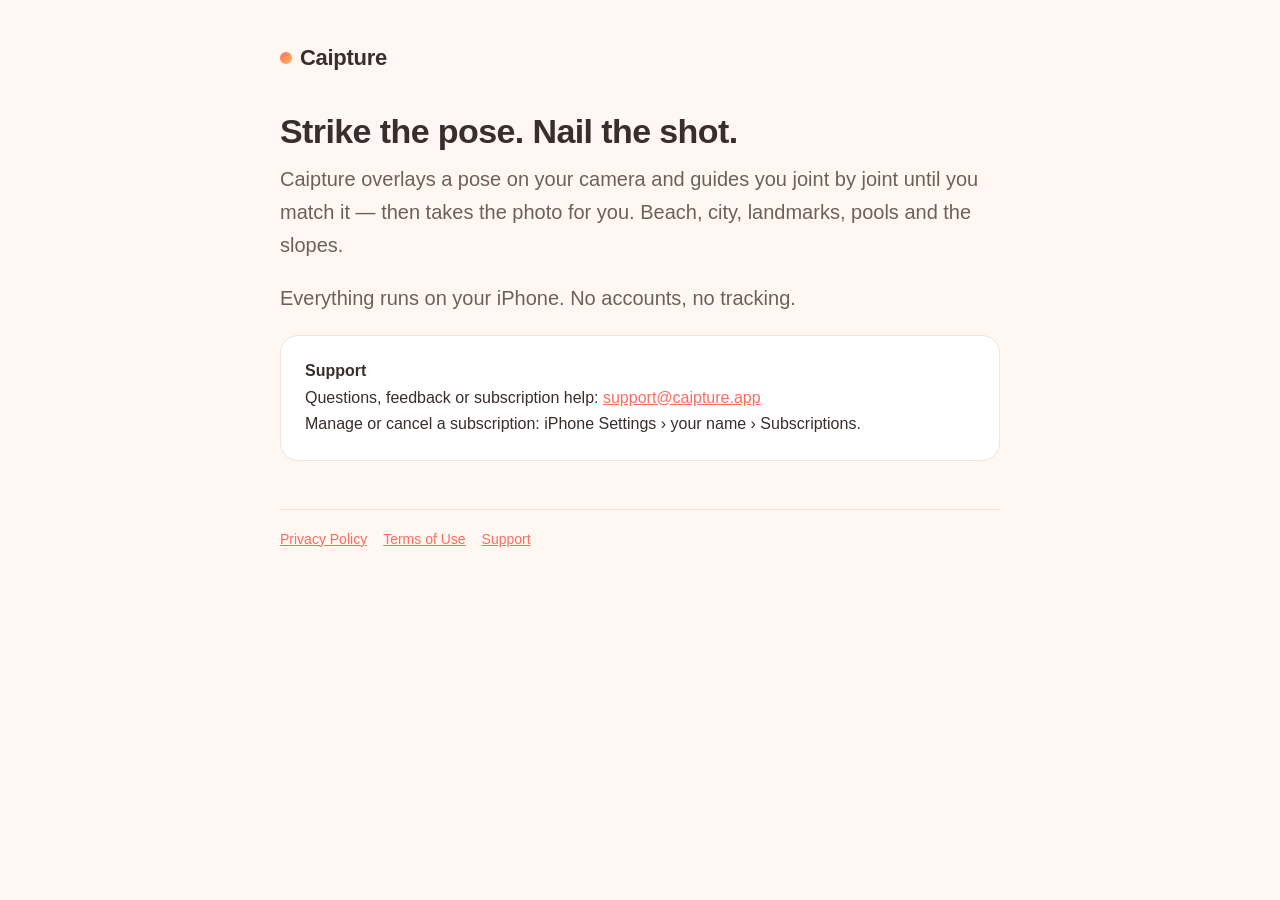
==== index.html @ c32f14ff "Caipture site: home, privacy policy, terms of use" ====
<!doctype html>
<html lang="en">
<head>
<meta charset="utf-8">
<meta name="viewport" content="width=device-width, initial-scale=1">
<title>Caipture — AI Pose Camera</title>
<meta name="description" content="Caipture guides you into the perfect pose with live on-device pose matching.">
<link rel="stylesheet" href="/style.css">
</head>
<body>
<div class="wrap">
<header><a href="/"><span class="dot"></span>Caipture</a></header>

<h1>Strike the pose. Nail the shot.</h1>
<p class="hero">Caipture overlays a pose on your camera and guides you joint by joint until you match it — then takes the photo for you. Beach, city, landmarks, pools and the slopes.</p>
<p class="hero">Everything runs on your iPhone. No accounts, no tracking.</p>

<div class="card">
<strong>Support</strong><br>
Questions, feedback or subscription help: <a href="mailto:support@caipture.app">support@caipture.app</a><br>
Manage or cancel a subscription: iPhone Settings › your name › Subscriptions.
</div>

<footer><a href="/privacy/">Privacy Policy</a><a href="/terms/">Terms of Use</a><a href="mailto:support@caipture.app">Support</a></footer>
</div>
</body>
</html>
---- style.css ----
:root{--bg:#FFF8F2;--ink:#382E2B;--soft:#6E5F5A;--coral:#FF6B61;--amber:#FFBD57;--card:#FFFFFF;--line:#F1E4DC}
@media (prefers-color-scheme: dark){:root{--bg:#1C0F15;--ink:#F6EDE8;--soft:#C9B8B1;--card:#2A1820;--line:#3A2630}}
*{box-sizing:border-box}
body{margin:0;background:var(--bg);color:var(--ink);font:16px/1.65 -apple-system,BlinkMacSystemFont,"SF Pro Text","Segoe UI",Roboto,sans-serif}
.wrap{max-width:760px;margin:0 auto;padding:40px 20px 64px}
header a{color:var(--ink);text-decoration:none;font-weight:800;font-size:22px;letter-spacing:-.3px}
header .dot{display:inline-block;width:12px;height:12px;border-radius:50%;background:linear-gradient(135deg,var(--coral),var(--amber));margin-right:8px;vertical-align:1px}
h1{font-size:34px;line-height:1.15;letter-spacing:-.6px;margin:36px 0 6px}
h2{font-size:20px;margin:34px 0 8px}
.meta{color:var(--soft);font-size:14px;margin:0 0 28px}
a{color:var(--coral)}
.card{background:var(--card);border:1px solid var(--line);border-radius:18px;padding:22px 24px;margin:18px 0}
ul{padding-left:22px}
footer{margin-top:48px;color:var(--soft);font-size:14px;border-top:1px solid var(--line);padding-top:18px}
footer a{margin-right:16px}
.hero{font-size:20px;color:var(--soft);margin-top:12px}
.btn{display:inline-block;margin-top:22px;padding:13px 22px;border-radius:14px;background:linear-gradient(135deg,#D14D47,var(--coral),#FF9459);color:#fff;text-decoration:none;font-weight:700}
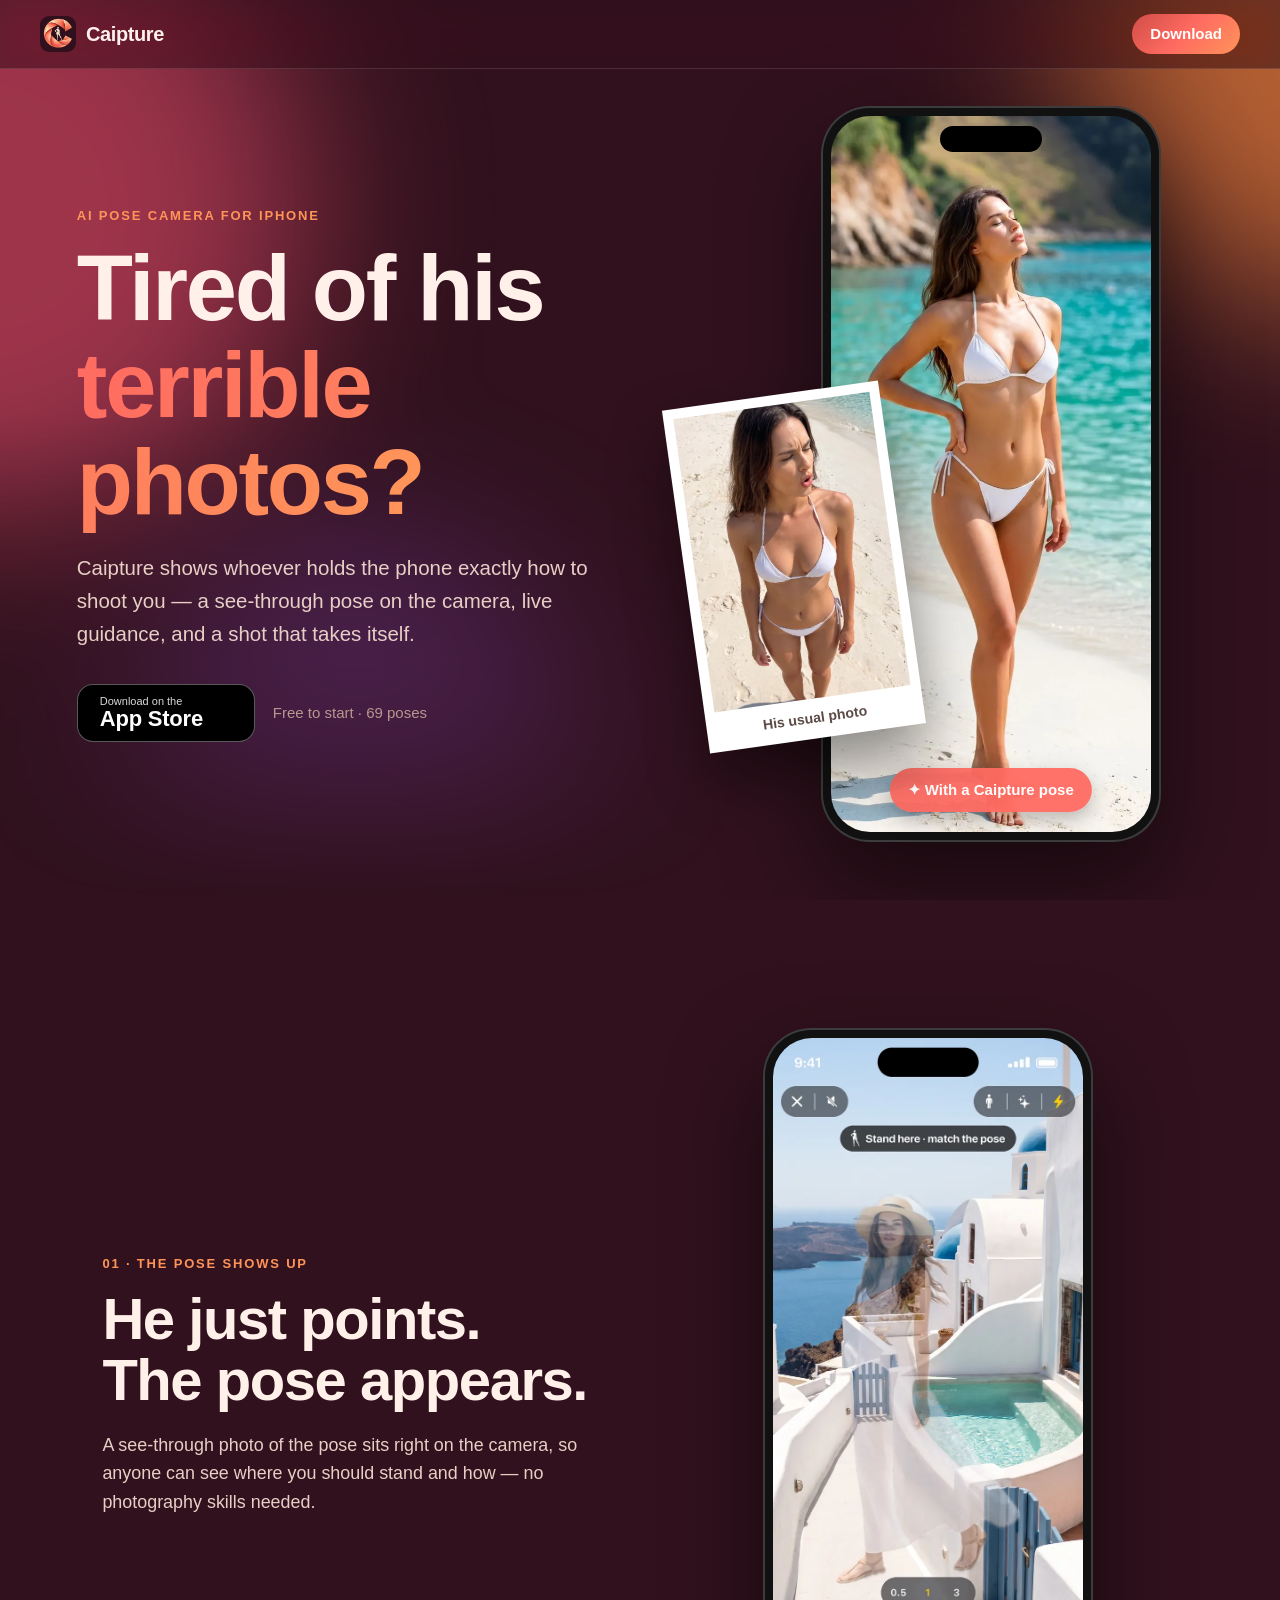
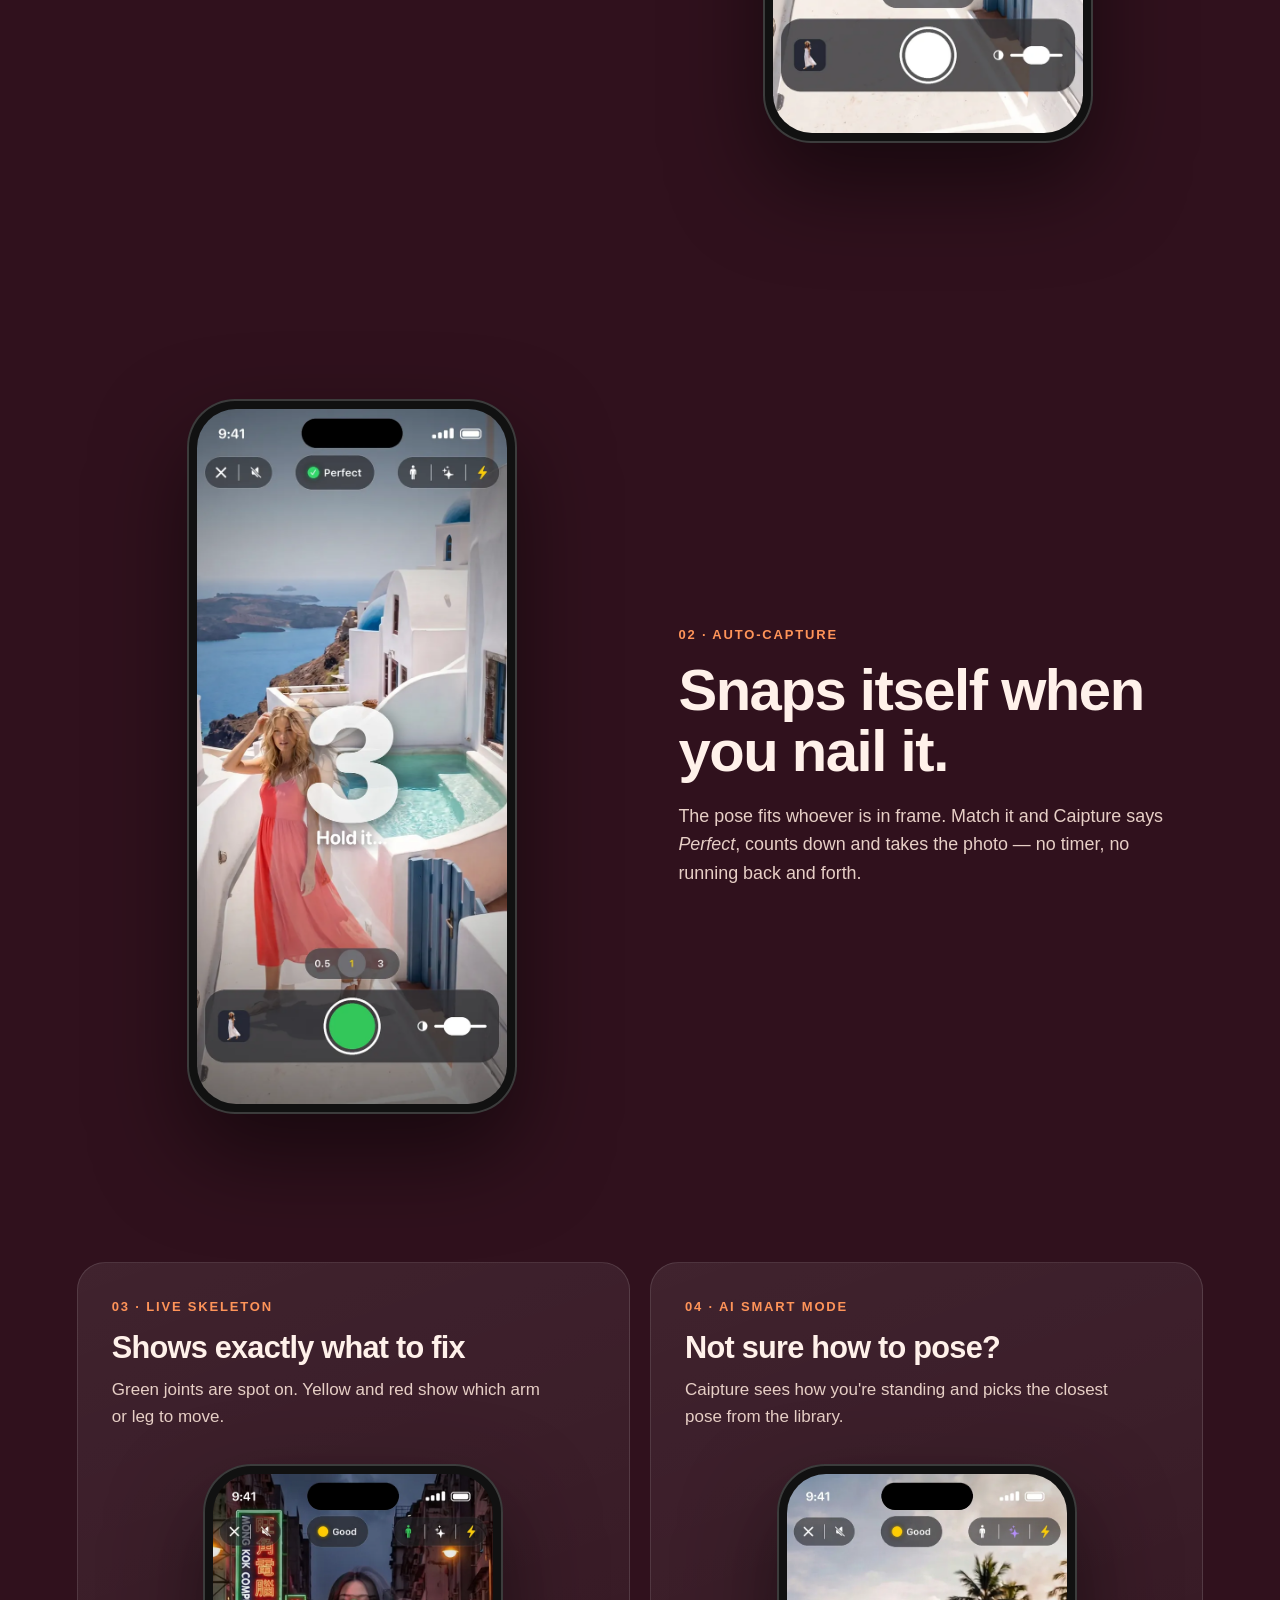
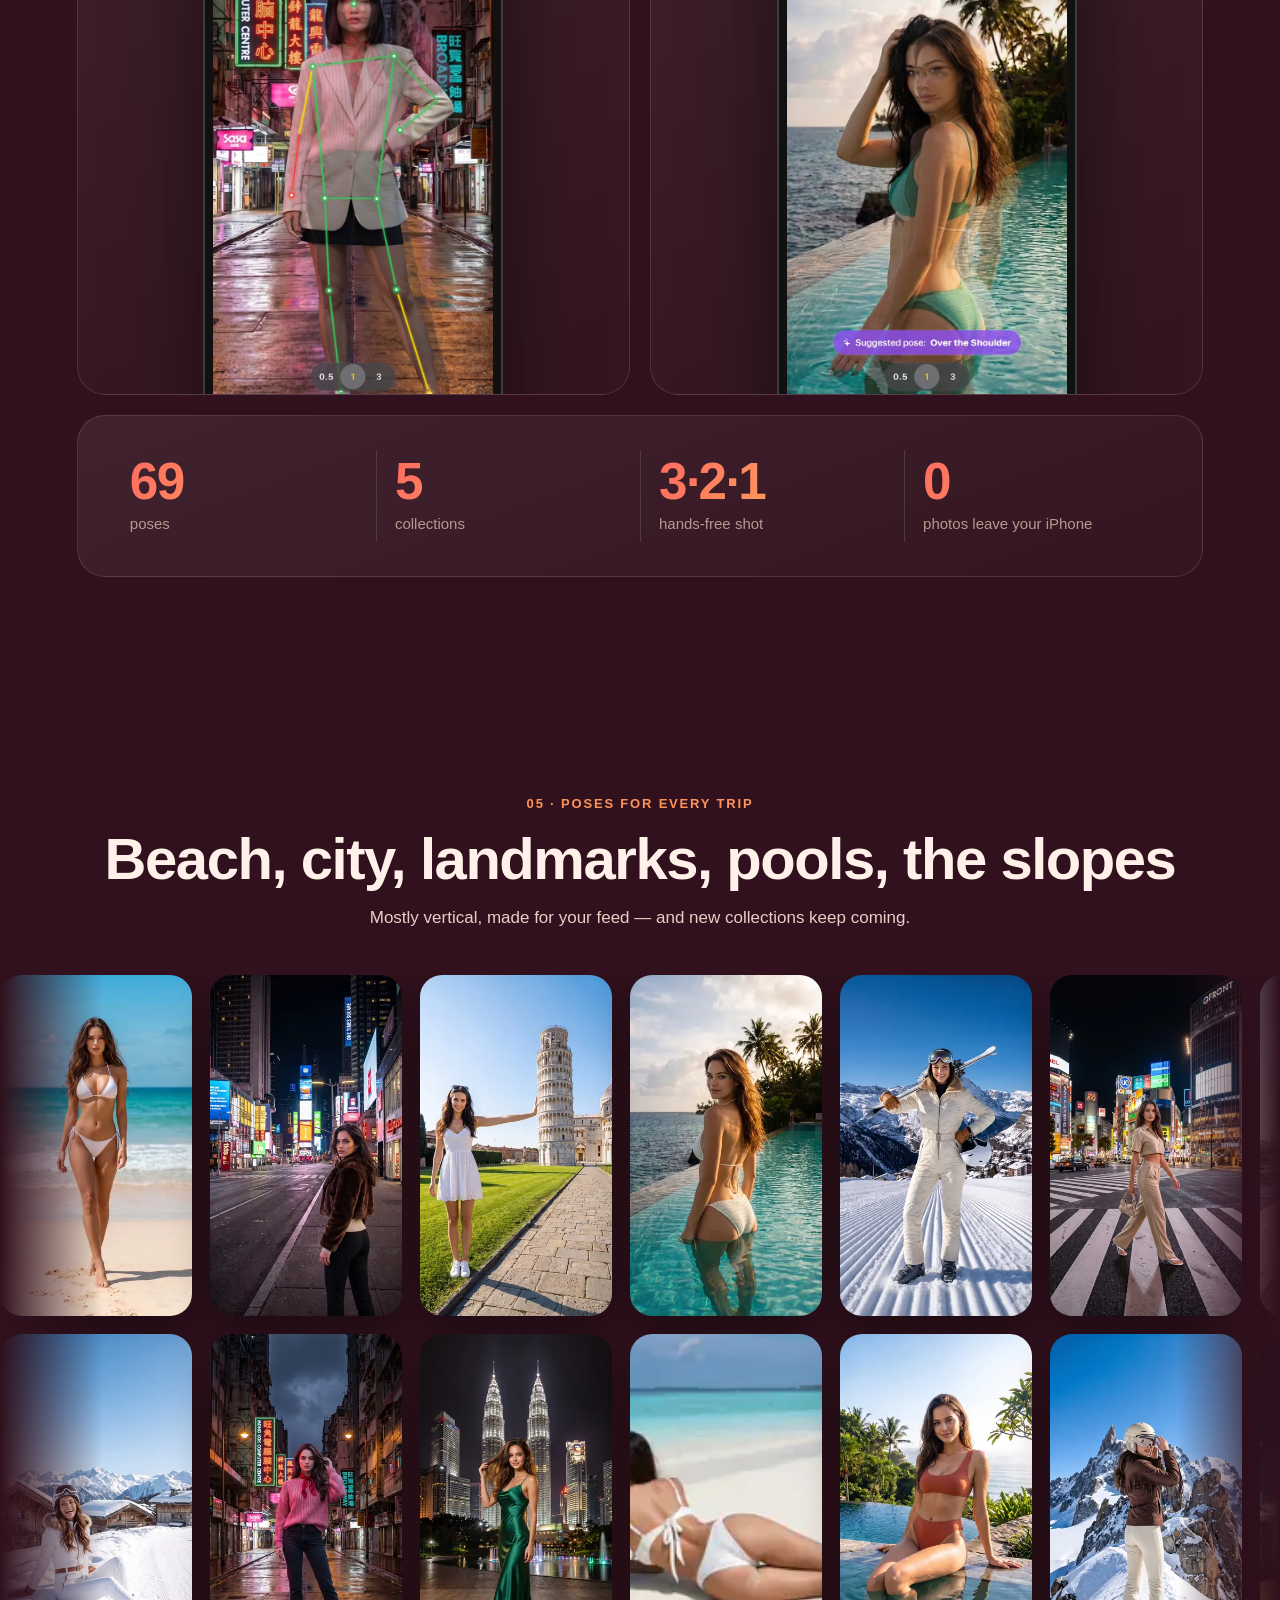
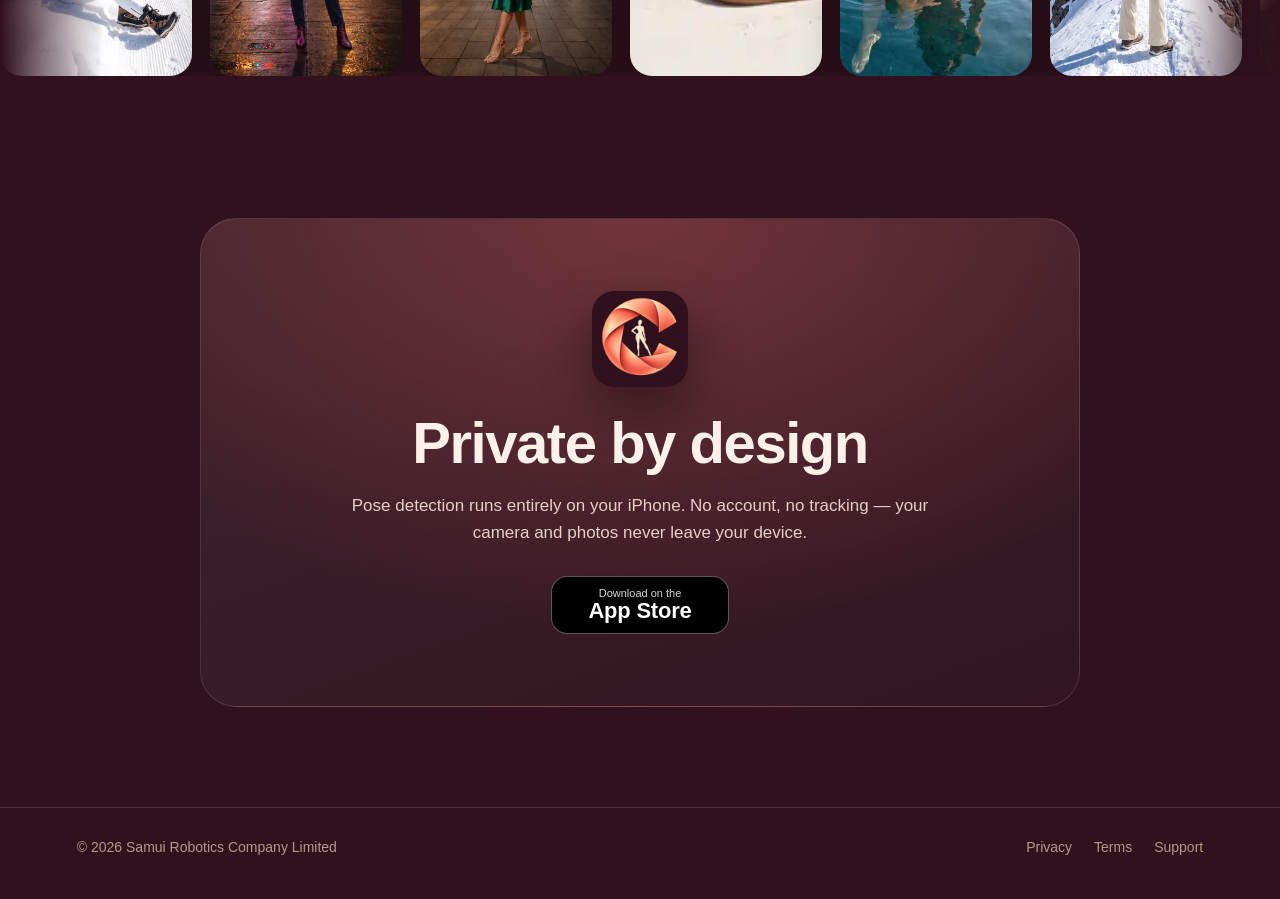
==== commit 62f7c643: "Landing page: icon logo, feature overview with real app screens, scroll-reveal animations, pose marq" ====
--- a/index.html
+++ b/index.html
@@ -2,26 +2,137 @@
 <html lang="en">
 <head>
 <meta charset="utf-8">
-<meta name="viewport" content="width=device-width, initial-scale=1">
+<meta name="viewport" content="width=device-width, initial-scale=1, viewport-fit=cover">
 <title>Caipture — AI Pose Camera</title>
-<meta name="description" content="Caipture guides you into the perfect pose with live on-device pose matching.">
-<link rel="stylesheet" href="/style.css">
+<meta name="description" content="Tired of his terrible photos? Caipture puts a see-through pose on the camera, guides him joint by joint and takes the shot the moment you match.">
+<meta name="theme-color" content="#30111D">
+<meta property="og:title" content="Caipture — AI Pose Camera">
+<meta property="og:description" content="A see-through pose on the camera, live guidance, and a photo that takes itself.">
+<meta property="og:image" content="https://caipture.app/assets/s-ghost.webp">
+<link rel="icon" href="/assets/favicon.png">
+<link rel="apple-touch-icon" href="/assets/apple-touch-icon.png">
+<link rel="stylesheet" href="/home.css">
 </head>
 <body>
-<div class="wrap">
-<header><a href="/"><span class="dot"></span>Caipture</a></header>
 
-<h1>Strike the pose. Nail the shot.</h1>
-<p class="hero">Caipture overlays a pose on your camera and guides you joint by joint until you match it — then takes the photo for you. Beach, city, landmarks, pools and the slopes.</p>
-<p class="hero">Everything runs on your iPhone. No accounts, no tracking.</p>
+<header class="nav">
+  <a class="brand" href="/" aria-label="Caipture home">
+    <img src="/assets/logo.png" alt="" width="36" height="36">
+    <span>Caipture</span>
+  </a>
+  <a class="store store--sm" href="#download" data-store>Download</a>
+</header>
 
-<div class="card">
-<strong>Support</strong><br>
-Questions, feedback or subscription help: <a href="mailto:support@caipture.app">support@caipture.app</a><br>
-Manage or cancel a subscription: iPhone Settings › your name › Subscriptions.
-</div>
+<main>
 
-<footer><a href="/privacy/">Privacy Policy</a><a href="/terms/">Terms of Use</a><a href="mailto:support@caipture.app">Support</a></footer>
-</div>
+<!-- Hero -->
+<section class="hero">
+  <div class="aurora" aria-hidden="true"><i></i><i></i><i></i></div>
+  <div class="hero__copy">
+    <p class="eyebrow l1">AI pose camera for iPhone</p>
+    <h1 class="l2">Tired of his <span class="grad">terrible photos?</span></h1>
+    <p class="lead l3">Caipture shows whoever holds the phone exactly how to shoot you — a see-through pose on the camera, live guidance, and a shot that takes itself.</p>
+    <div class="cta l4">
+      <a class="store" href="#download" data-store>
+        <span class="store__small">Download on the</span>
+        <span class="store__big">App Store</span>
+      </a>
+      <span class="note">Free to start · 69 poses</span>
+    </div>
+  </div>
+  <div class="hero__art l5" aria-hidden="true">
+    <figure class="polaroid">
+      <img src="/assets/hero-bad.webp" alt="" width="520" height="780">
+      <figcaption>His usual photo</figcaption>
+    </figure>
+    <div class="phone float">
+      <img src="/assets/hero-good.webp" alt="" width="720" height="1290">
+      <span class="chip chip--coral">✦ With a Caipture pose</span>
+    </div>
+  </div>
+</section>
+
+<!-- How it works -->
+<section class="feature" id="how">
+  <div class="feature__text r">
+    <p class="eyebrow">01 · The pose shows up</p>
+    <h2>He just points.<br>The pose appears.</h2>
+    <p>A see-through photo of the pose sits right on the camera, so anyone can see where you should stand and how — no photography skills needed.</p>
+  </div>
+  <div class="phone r tilt"><img src="/assets/s-ghost.webp" alt="Camera with a semi-transparent pose over a Santorini street" loading="lazy" width="720" height="1565"></div>
+</section>
+
+<section class="feature feature--flip">
+  <div class="feature__text r">
+    <p class="eyebrow">02 · Auto-capture</p>
+    <h2>Snaps itself when you nail it.</h2>
+    <p>The pose fits whoever is in frame. Match it and Caipture says <em>Perfect</em>, counts down and takes the photo — no timer, no running back and forth.</p>
+  </div>
+  <div class="phone r tilt"><img src="/assets/s-countdown.webp" alt="Pose matched with a 3-second countdown" loading="lazy" width="720" height="1565"></div>
+</section>
+
+<section class="bento">
+  <article class="card card--tall r">
+    <div class="card__text">
+      <p class="eyebrow">03 · Live skeleton</p>
+      <h3>Shows exactly what to fix</h3>
+      <p>Green joints are spot on. Yellow and red show which arm or leg to move.</p>
+    </div>
+    <div class="phone phone--card"><img src="/assets/s-skeleton.webp" alt="Live skeleton with colour-coded joints" loading="lazy" width="720" height="1565"></div>
+  </article>
+  <article class="card card--tall r">
+    <div class="card__text">
+      <p class="eyebrow">04 · AI Smart Mode</p>
+      <h3>Not sure how to pose?</h3>
+      <p>Caipture sees how you're standing and picks the closest pose from the library.</p>
+    </div>
+    <div class="phone phone--card"><img src="/assets/s-ai.webp" alt="AI Smart Mode suggesting a pose" loading="lazy" width="720" height="1565"></div>
+  </article>
+  <article class="card card--wide r">
+    <div class="stat"><b data-count="69">69</b><span>poses</span></div>
+    <div class="stat"><b data-count="5">5</b><span>collections</span></div>
+    <div class="stat"><b>3·2·1</b><span>hands-free shot</span></div>
+    <div class="stat"><b>0</b><span>photos leave your iPhone</span></div>
+  </article>
+</section>
+
+<!-- Poses marquee -->
+<section class="poses">
+  <div class="poses__head r">
+    <p class="eyebrow">05 · Poses for every trip</p>
+    <h2>Beach, city, landmarks, pools, the slopes</h2>
+    <p>Mostly vertical, made for your feed — and new collections keep coming.</p>
+  </div>
+  <div class="marquee" aria-hidden="true">
+    <div class="marquee__row">
+      <img src="/assets/poses/beach_stand_1.webp" alt="" loading="lazy"><img src="/assets/poses/city_stand_1.webp" alt="" loading="lazy"><img src="/assets/poses/landmarks_stand_1.webp" alt="" loading="lazy"><img src="/assets/poses/pool_stand_2.webp" alt="" loading="lazy"><img src="/assets/poses/ski_stand_1.webp" alt="" loading="lazy"><img src="/assets/poses/city_walk_1.webp" alt="" loading="lazy"><img src="/assets/poses/landmarks_sit_1.webp" alt="" loading="lazy"><img src="/assets/poses/beach_sit_1.webp" alt="" loading="lazy"><img src="/assets/poses/pool_walk_1.webp" alt="" loading="lazy">
+    </div>
+    <div class="marquee__row marquee__row--rev">
+      <img src="/assets/poses/ski_sit_1.webp" alt="" loading="lazy"><img src="/assets/poses/city_stand_4.webp" alt="" loading="lazy"><img src="/assets/poses/landmarks_stand_3.webp" alt="" loading="lazy"><img src="/assets/poses/beach_lie_2.webp" alt="" loading="lazy"><img src="/assets/poses/pool_sit_1.webp" alt="" loading="lazy"><img src="/assets/poses/ski_stand_3.webp" alt="" loading="lazy"><img src="/assets/poses/city_sit_2.webp" alt="" loading="lazy"><img src="/assets/poses/landmarks_walk_1.webp" alt="" loading="lazy"><img src="/assets/poses/pool_stand_1.webp" alt="" loading="lazy">
+    </div>
+  </div>
+</section>
+
+<!-- Privacy + CTA -->
+<section class="closing" id="download">
+  <div class="closing__card r">
+    <img class="closing__logo" src="/assets/logo.png" alt="" width="96" height="96">
+    <h2>Private by design</h2>
+    <p>Pose detection runs entirely on your iPhone. No account, no tracking — your camera and photos never leave your device.</p>
+    <a class="store" href="#download" data-store>
+      <span class="store__small">Download on the</span>
+      <span class="store__big">App Store</span>
+    </a>
+  </div>
+</section>
+
+</main>
+
+<footer class="foot">
+  <span>© 2026 Samui Robotics Company Limited</span>
+  <nav><a href="/privacy/">Privacy</a><a href="/terms/">Terms</a><a href="mailto:support@caipture.app">Support</a></nav>
+</footer>
+
+<script src="/home.js" defer></script>
 </body>
 </html>
--- a/home.css
+++ b/home.css
@@ -0,0 +1,156 @@
+/* Caipture — landing page. Brand: the app icon's plum + coral. */
+:root{
+  --plum:#30111D; --plum-2:#4A1A2C; --ink:#FFF1EA; --soft:#E7CFC6; --mute:#B9978E;
+  --coral:#FF6B61; --coral-2:#FF9459; --amber:#FFBD57; --violet:#B78CFF;
+  --glass:rgba(255,255,255,.06); --line:rgba(255,255,255,.12);
+  --r:28px; --ease:cubic-bezier(.2,.7,.2,1);
+  color-scheme:dark;
+}
+*{box-sizing:border-box}
+html{scroll-behavior:smooth}
+body{
+  margin:0; background:var(--plum); color:var(--ink); overflow-x:hidden;
+  font:17px/1.6 -apple-system,BlinkMacSystemFont,"SF Pro Text","Inter","Segoe UI",Roboto,sans-serif;
+  -webkit-font-smoothing:antialiased;
+}
+img{display:block;max-width:100%}
+a{color:inherit}
+h1,h2,h3{font-family:-apple-system,BlinkMacSystemFont,"SF Pro Rounded","SF Pro Display",ui-rounded,sans-serif;letter-spacing:-.025em;line-height:1.05;margin:0}
+h1{font-size:clamp(44px,7.4vw,92px);font-weight:800}
+h2{font-size:clamp(34px,4.6vw,58px);font-weight:800}
+h3{font-size:clamp(24px,2.4vw,32px);font-weight:750}
+p{margin:0}
+.eyebrow{font-size:13px;font-weight:700;letter-spacing:.14em;text-transform:uppercase;color:var(--coral-2);margin-bottom:14px}
+.grad{background:linear-gradient(100deg,var(--coral) 0%,var(--coral-2) 45%,var(--amber) 70%,var(--coral) 100%);background-size:220% 100%;-webkit-background-clip:text;background-clip:text;color:transparent;animation:shimmer 8s linear infinite}
+@keyframes shimmer{to{background-position:-220% 0}}
+
+/* Nav */
+.nav{position:fixed;inset:0 0 auto;z-index:20;display:flex;align-items:center;justify-content:space-between;
+  padding:14px clamp(16px,4vw,40px);backdrop-filter:saturate(1.4) blur(18px);-webkit-backdrop-filter:saturate(1.4) blur(18px);
+  background:rgba(48,17,29,.55);border-bottom:1px solid var(--line)}
+.brand{display:flex;align-items:center;gap:10px;text-decoration:none;font-weight:800;font-size:20px;letter-spacing:-.02em}
+.brand img{width:36px;height:36px;border-radius:9px}
+
+/* App Store button (swap for Apple's official badge before launch) */
+.store{display:inline-flex;flex-direction:column;justify-content:center;gap:0;min-width:178px;height:58px;padding:0 22px;border-radius:16px;
+  background:#000;color:#fff;text-decoration:none;border:1px solid rgba(255,255,255,.35);transition:transform .3s var(--ease),box-shadow .3s var(--ease)}
+.store:hover{transform:translateY(-2px);box-shadow:0 12px 30px rgba(255,107,97,.25)}
+.store__small{font-size:11px;line-height:1.1;opacity:.85}
+.store__big{font-size:22px;line-height:1.1;font-weight:650;letter-spacing:-.01em}
+.store--sm{min-width:0;height:40px;padding:0 18px;border-radius:999px;font-weight:650;font-size:15px;
+  background:linear-gradient(135deg,#D14D47,var(--coral),var(--coral-2));border:0}
+
+/* Hero */
+.hero{position:relative;min-height:min(100svh,980px);display:grid;grid-template-columns:1.05fr 1fr;align-items:center;gap:clamp(24px,5vw,80px);
+  padding:120px clamp(20px,6vw,96px) 72px;isolation:isolate;overflow:hidden}
+.aurora{position:absolute;inset:-20% -20% 0;z-index:-1;filter:blur(90px);opacity:.75;
+  mask-image:linear-gradient(#000 55%,transparent);-webkit-mask-image:linear-gradient(#000 55%,transparent)}
+.aurora i{position:absolute;border-radius:50%;mix-blend-mode:screen}
+.aurora i:nth-child(1){width:52vw;height:52vw;left:-8vw;top:6vh;background:#C2405A;animation:drift1 22s ease-in-out infinite alternate}
+.aurora i:nth-child(2){width:42vw;height:42vw;right:-6vw;top:-6vh;background:#E07A3A;animation:drift2 26s ease-in-out infinite alternate}
+.aurora i:nth-child(3){width:36vw;height:36vw;left:30vw;bottom:-14vh;background:#7B3FA8;animation:drift3 30s ease-in-out infinite alternate}
+@keyframes drift1{to{transform:translate(12vw,10vh) scale(1.15)}}
+@keyframes drift2{to{transform:translate(-14vw,14vh) scale(.9)}}
+@keyframes drift3{to{transform:translate(10vw,-12vh) scale(1.2)}}
+.lead{font-size:clamp(18px,1.6vw,21px);color:var(--soft);max-width:34em;margin-top:22px}
+.cta{display:flex;align-items:center;gap:18px;flex-wrap:wrap;margin-top:34px}
+.note{color:var(--mute);font-size:15px}
+
+.hero__art{position:relative;height:min(78vh,720px);display:flex;justify-content:center;align-items:center}
+.polaroid{position:absolute;left:0;bottom:12%;width:clamp(150px,17vw,230px);margin:0;padding:10px 10px 0;background:#fff;color:#5b4a45;
+  transform:rotate(-8deg);box-shadow:0 30px 60px rgba(0,0,0,.45);z-index:2}
+.polaroid img{aspect-ratio:2/3;object-fit:cover;width:100%;height:auto}
+.polaroid figcaption{font:600 14px/1 -apple-system,ui-rounded,sans-serif;text-align:center;padding:12px 0 14px}
+
+/* Phone frame */
+.phone{position:relative;width:min(100%,330px);aspect-ratio:9/19.5;border-radius:48px;padding:10px;background:#111;
+  box-shadow:inset 0 0 0 2px rgba(255,255,255,.18),0 40px 90px rgba(0,0,0,.5)}
+.phone::before{content:"";position:absolute;top:20px;left:50%;width:30%;height:26px;transform:translateX(-50%);background:#000;border-radius:20px;z-index:2}
+.phone img{width:100%;height:100%;object-fit:cover;border-radius:39px}
+.marquee__row img{height:auto}
+.hero .phone{width:min(70%,340px);margin-left:18%}
+.chip{position:absolute;left:50%;bottom:30px;transform:translateX(-50%);white-space:nowrap;padding:10px 18px;border-radius:999px;font-weight:650;font-size:15px;color:#fff}
+.chip--coral{background:rgba(255,107,97,.94);box-shadow:0 8px 20px rgba(0,0,0,.25)}
+.float{animation:float 7s ease-in-out infinite}
+@keyframes float{50%{transform:translateY(-14px)}}
+
+/* Features */
+.feature{display:grid;grid-template-columns:1fr 1fr;align-items:center;gap:clamp(28px,6vw,96px);padding:clamp(72px,10vw,140px) clamp(20px,8vw,140px)}
+.feature--flip .feature__text{order:2}
+.feature__text p:not(.eyebrow){color:var(--soft);font-size:clamp(17px,1.4vw,20px);margin-top:20px;max-width:30em}
+.feature .phone{justify-self:center}
+
+/* Bento */
+.bento{display:grid;grid-template-columns:repeat(2,1fr);gap:20px;padding:20px clamp(20px,6vw,96px) clamp(72px,9vw,120px)}
+.card{position:relative;border-radius:var(--r);background:linear-gradient(160deg,rgba(255,255,255,.08),rgba(255,255,255,.02));border:1px solid var(--line);overflow:hidden}
+.card--tall{display:flex;flex-direction:column;padding:34px 34px 0;min-height:640px}
+.card__text p:not(.eyebrow){color:var(--soft);margin-top:12px;max-width:26em}
+.phone--card{width:min(78%,300px);margin:34px auto -120px;transition:transform .8s var(--ease)}
+.card:hover .phone--card{transform:translateY(-16px)}
+.card--wide{grid-column:1/-1;display:grid;grid-template-columns:repeat(4,1fr);padding:34px}
+.stat{display:flex;flex-direction:column;gap:4px;padding:6px 18px;border-left:1px solid var(--line)}
+.stat:first-child{border-left:0}
+.stat b{font:800 clamp(34px,4vw,54px)/1 -apple-system,ui-rounded,sans-serif;letter-spacing:-.03em;background:linear-gradient(120deg,var(--coral),var(--amber));-webkit-background-clip:text;background-clip:text;color:transparent}
+.stat span{color:var(--mute);font-size:15px}
+
+/* Poses marquee */
+.poses{padding:clamp(60px,8vw,110px) 0}
+.poses__head{text-align:center;padding:0 20px 44px}
+.poses__head p:not(.eyebrow){color:var(--soft);margin-top:14px}
+.marquee{display:grid;gap:18px;mask-image:linear-gradient(90deg,transparent,#000 8%,#000 92%,transparent);-webkit-mask-image:linear-gradient(90deg,transparent,#000 8%,#000 92%,transparent)}
+.marquee__row{display:flex;gap:18px;width:max-content;animation:marquee 60s linear infinite}
+.marquee__row--rev{animation-direction:reverse;animation-duration:70s}
+.marquee__row img{width:clamp(150px,15vw,210px);aspect-ratio:9/16;object-fit:cover;border-radius:22px;box-shadow:0 18px 40px rgba(0,0,0,.35)}
+.marquee:hover .marquee__row{animation-play-state:paused}
+@keyframes marquee{to{transform:translateX(-50%)}}
+
+/* Closing */
+.closing{padding:40px clamp(20px,6vw,96px) 100px}
+.closing__card{max-width:880px;margin:0 auto;text-align:center;padding:clamp(40px,6vw,72px) clamp(24px,5vw,64px);border-radius:36px;
+  background:radial-gradient(120% 140% at 50% 0%,rgba(255,107,97,.28),rgba(255,107,97,0) 60%),linear-gradient(160deg,rgba(255,255,255,.08),rgba(255,255,255,.02));border:1px solid var(--line)}
+.closing__logo{width:96px;height:96px;border-radius:22px;margin:0 auto 26px;box-shadow:0 20px 50px rgba(0,0,0,.4)}
+.closing__card p{color:var(--soft);max-width:34em;margin:18px auto 30px}
+.foot{display:flex;justify-content:space-between;flex-wrap:wrap;gap:14px;padding:28px clamp(20px,6vw,96px) 40px;border-top:1px solid var(--line);color:var(--mute);font-size:14px}
+.foot nav{display:flex;gap:22px}
+.foot a{text-decoration:none}
+.foot a:hover{color:var(--ink)}
+
+/* Load-in (hero) */
+.l1,.l2,.l3,.l4,.l5{animation:rise 1s var(--ease) both}
+.l2{animation-delay:.08s}.l3{animation-delay:.18s}.l4{animation-delay:.28s}.l5{animation-delay:.2s;animation-duration:1.3s}
+@keyframes rise{from{opacity:0;transform:translateY(34px);filter:blur(12px)}to{opacity:1;transform:none;filter:none}}
+
+/* Scroll reveal: native scroll-driven animations where supported, JS fallback otherwise */
+.r{opacity:0;transform:translateY(48px) scale(.98);filter:blur(10px)}
+.r.in{opacity:1;transform:none;filter:none;transition:opacity 1s var(--ease),transform 1s var(--ease),filter 1s var(--ease)}
+@supports (animation-timeline: view()){
+  .r{opacity:1;transform:none;filter:none;animation:reveal linear both;animation-timeline:view();animation-range:entry 5% cover 32%}
+  .tilt{animation:reveal-tilt linear both;animation-timeline:view();animation-range:entry 0% cover 45%}
+}
+@keyframes reveal{from{opacity:0;transform:translateY(64px) scale(.97);filter:blur(12px)}to{opacity:1;transform:none;filter:none}}
+@keyframes reveal-tilt{from{opacity:0;transform:perspective(1200px) rotateX(14deg) translateY(90px) scale(.94)}to{opacity:1;transform:perspective(1200px) rotateX(0) translateY(0) scale(1)}}
+
+/* Responsive */
+@media (max-width:860px){
+  .hero{grid-template-columns:1fr;text-align:center;padding-top:110px}
+  .hero__copy{display:flex;flex-direction:column;align-items:center}
+  .cta{justify-content:center}
+  .hero__art{height:auto;min-height:520px}
+  .hero .phone{width:min(64%,290px);margin-left:22%}
+  .polaroid{left:2%;bottom:6%}
+  .feature,.feature--flip{grid-template-columns:1fr;text-align:center}
+  .feature--flip .feature__text{order:0}
+  .feature__text p:not(.eyebrow){margin-inline:auto}
+  .bento{grid-template-columns:1fr}
+  .card--tall{min-height:560px}
+  .card--wide{grid-template-columns:repeat(2,1fr);row-gap:24px}
+  .stat:nth-child(3){border-left:0}
+}
+
+/* ?static — full-page captures without motion */
+.static .r,.static .tilt{animation:none!important;opacity:1!important;transform:none!important;filter:none!important}
+
+@media (prefers-reduced-motion:reduce){
+  *,*::before,*::after{animation:none!important;transition:none!important}
+  .r{opacity:1;transform:none;filter:none}
+}
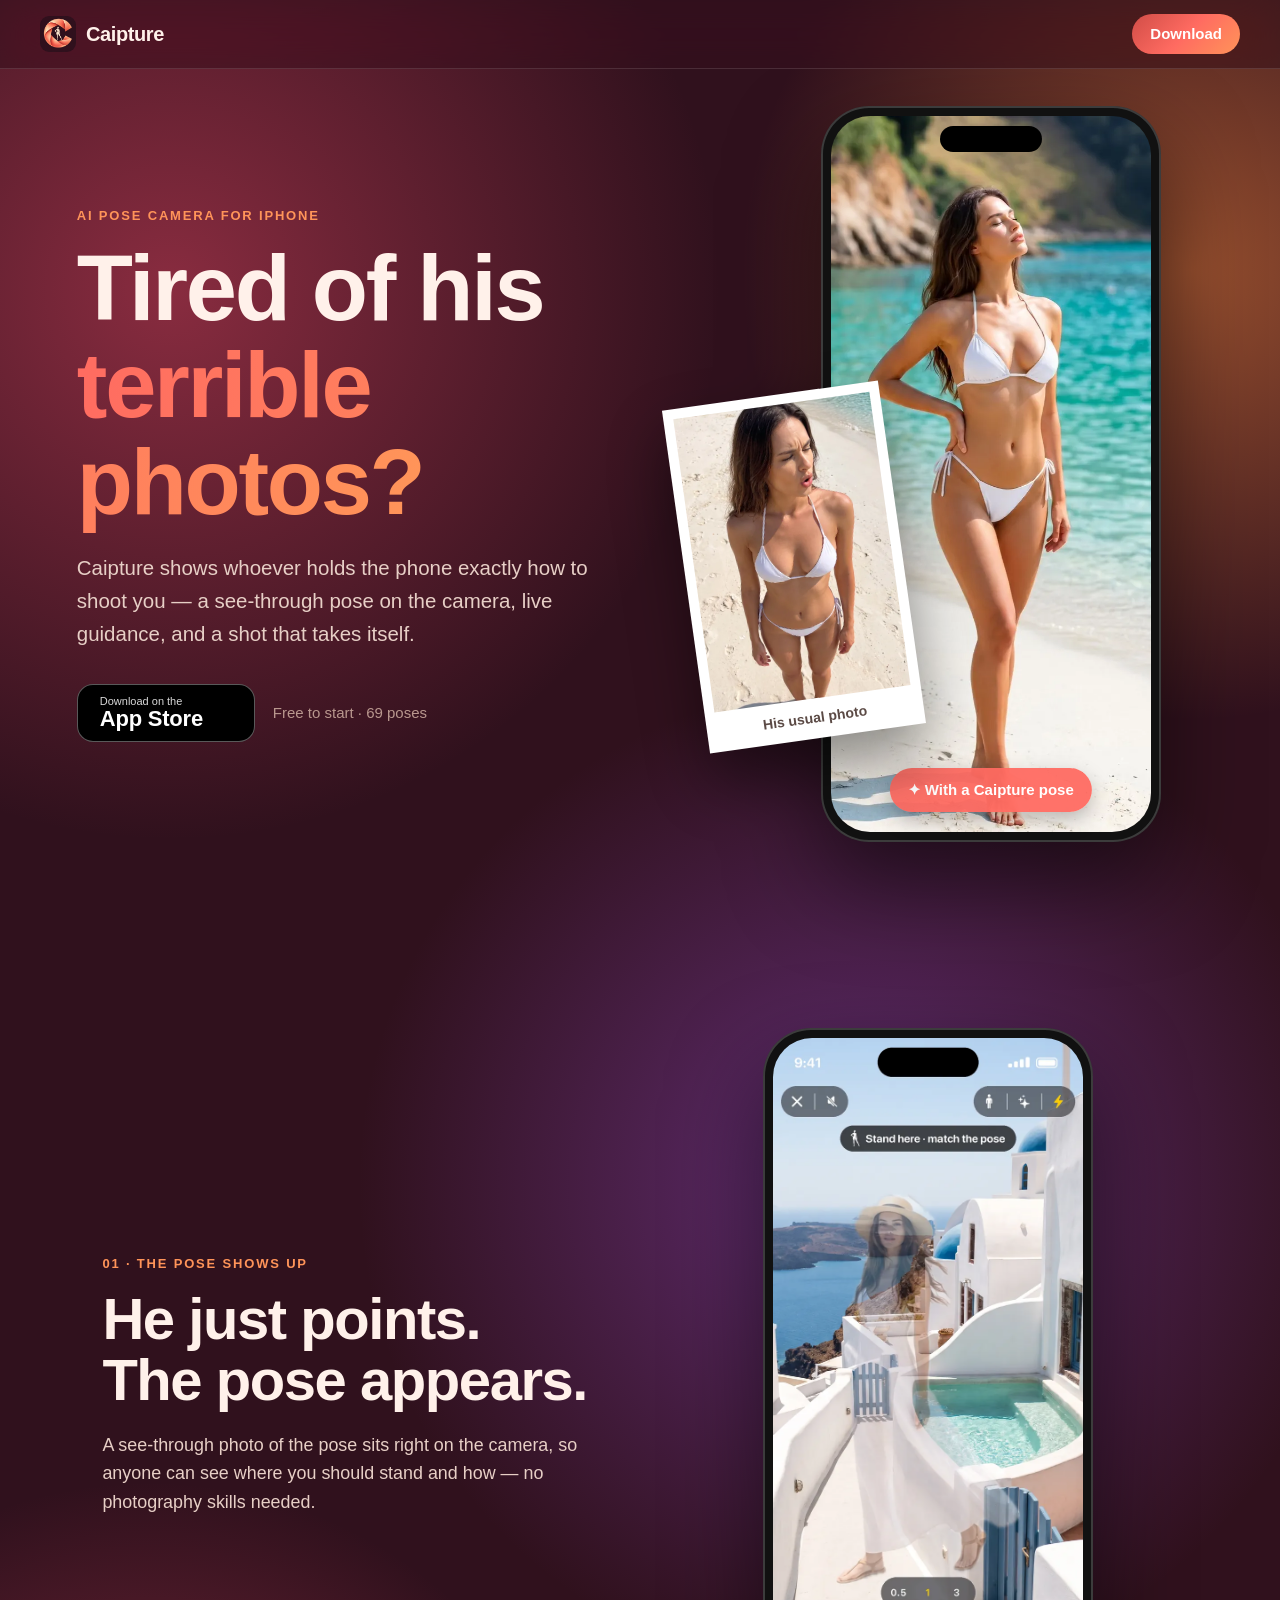
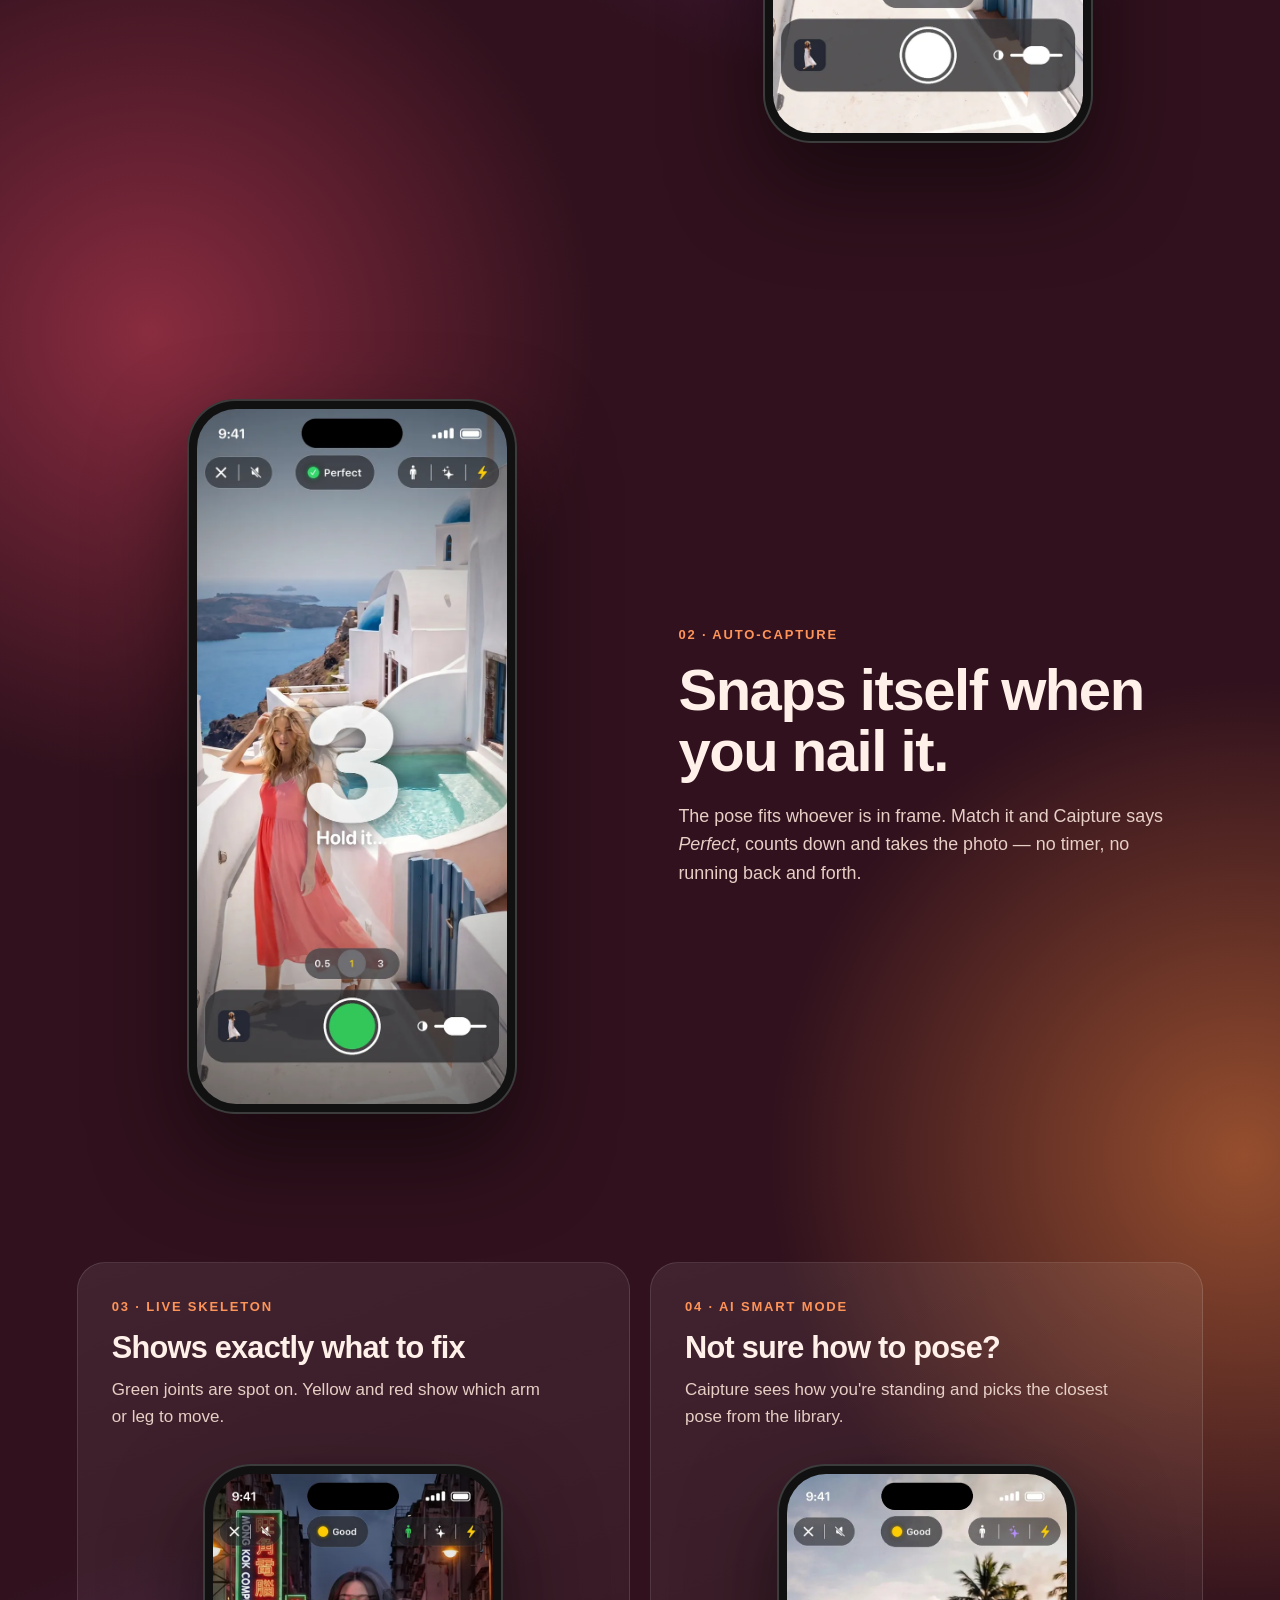
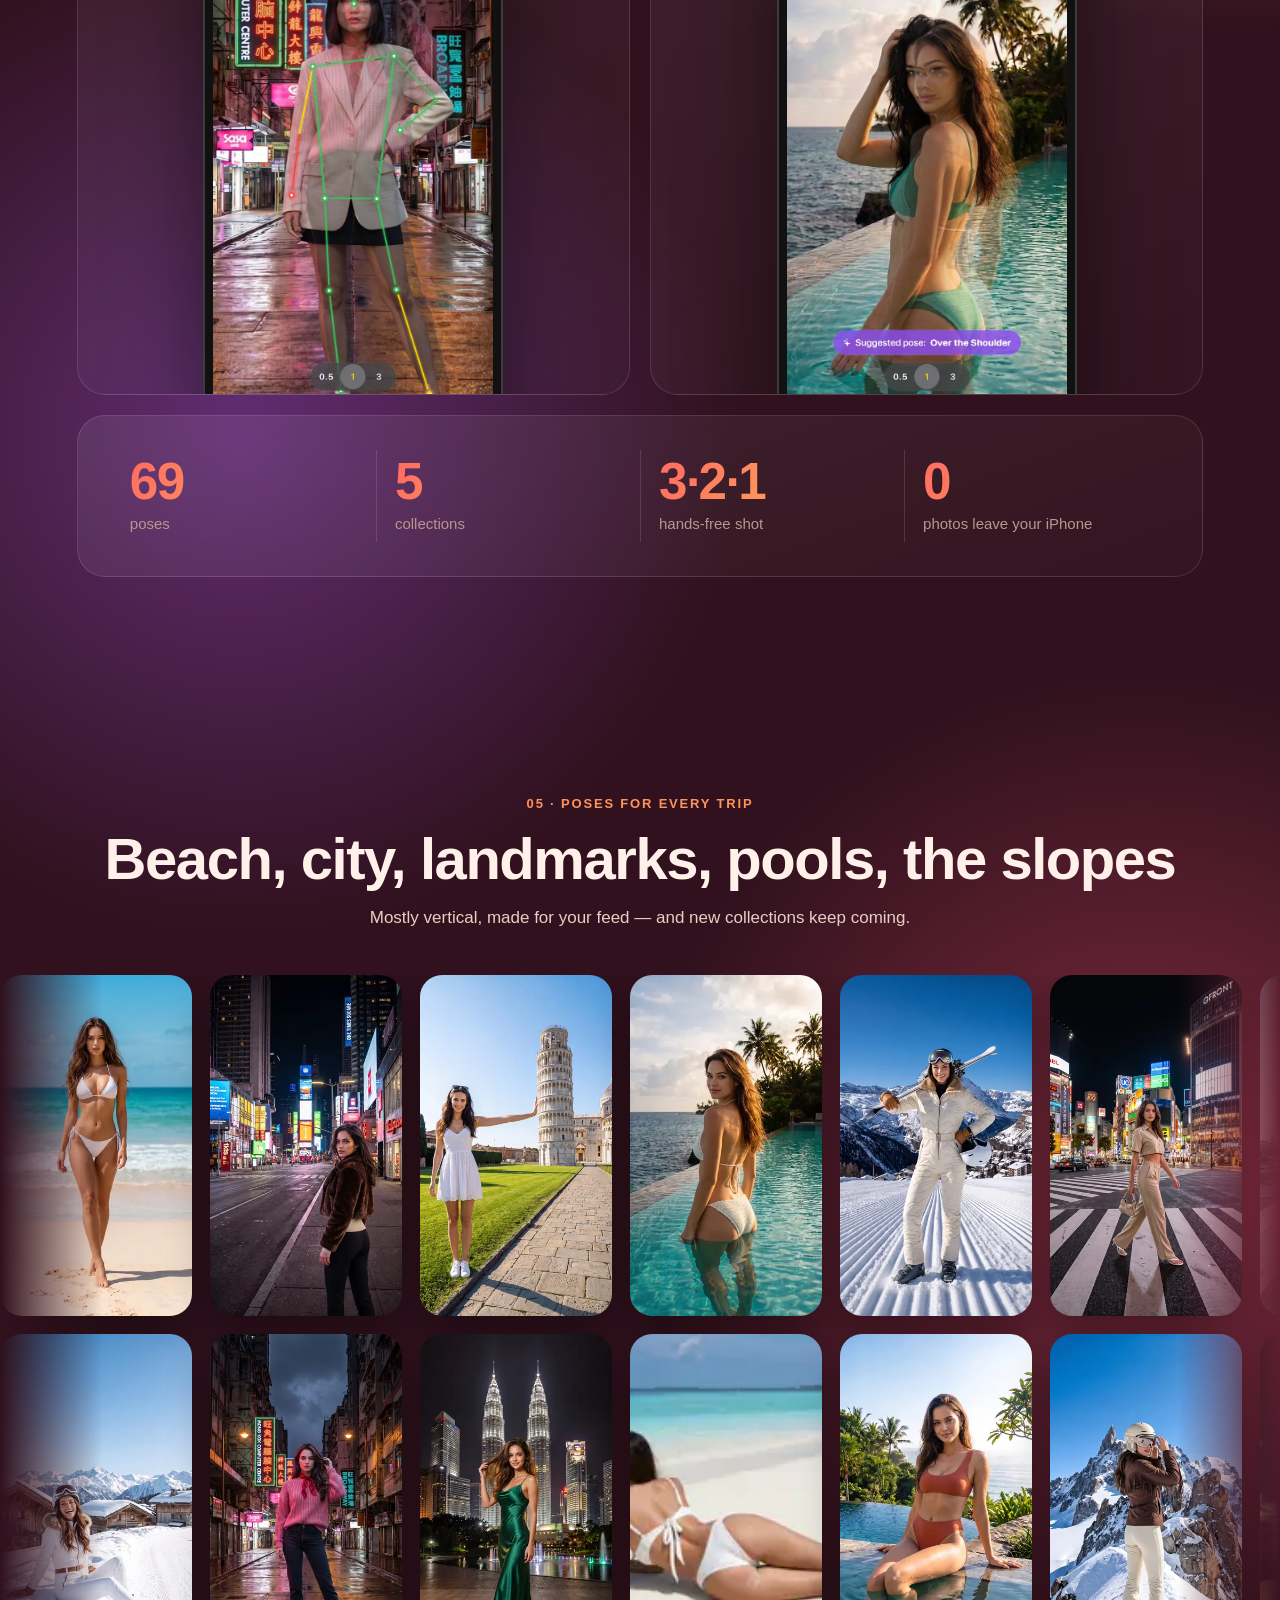
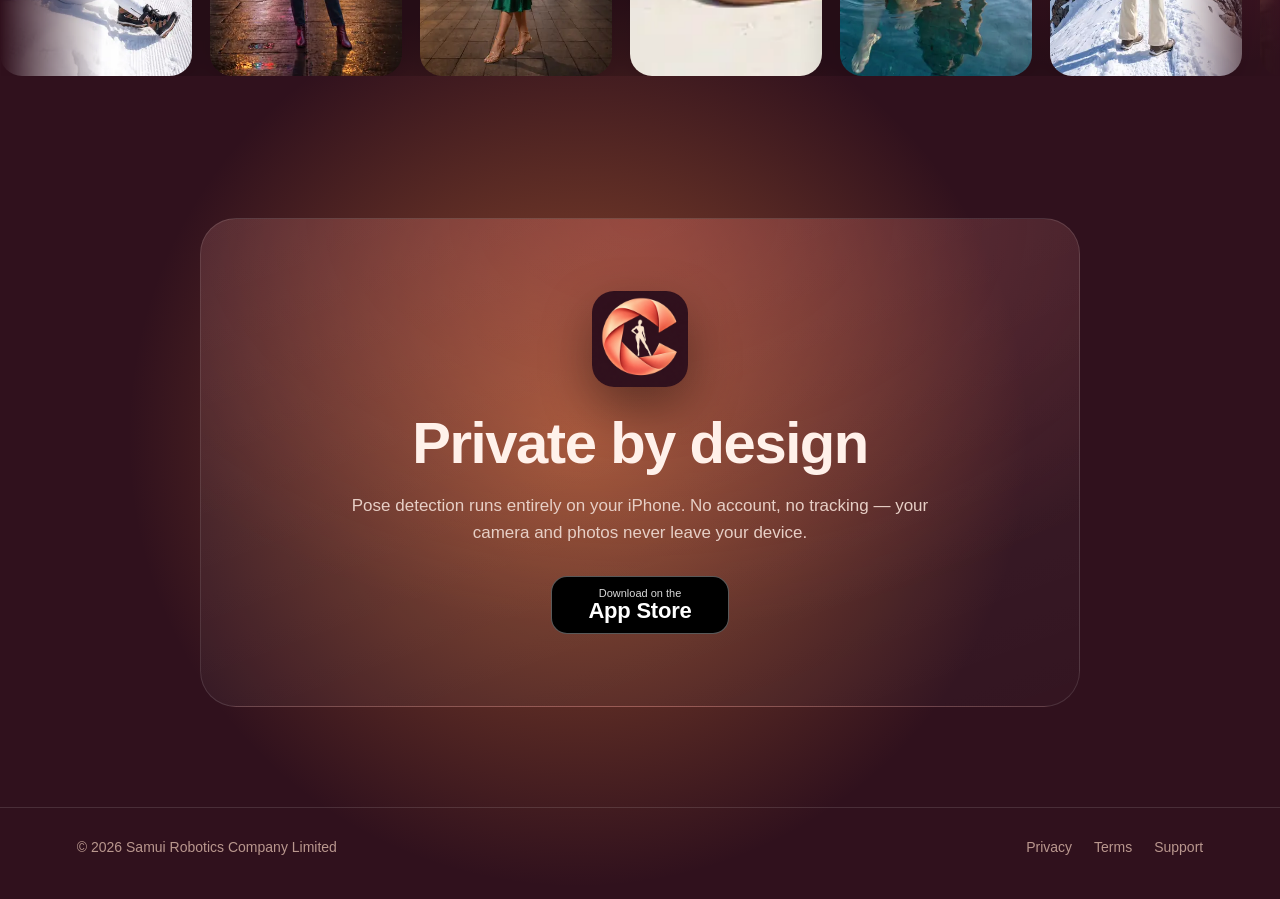
==== commit 6a368255: "Page-wide drifting glow blobs instead of a clipped hero aurora" ====
--- a/index.html
+++ b/index.html
@@ -14,6 +14,7 @@
 <link rel="stylesheet" href="/home.css">
 </head>
 <body>
+<div class="blobs" aria-hidden="true"><i></i><i></i><i></i><i></i><i></i><i></i><i></i><i></i></div>
 
 <header class="nav">
   <a class="brand" href="/" aria-label="Caipture home">
@@ -27,7 +28,6 @@
 
 <!-- Hero -->
 <section class="hero">
-  <div class="aurora" aria-hidden="true"><i></i><i></i><i></i></div>
   <div class="hero__copy">
     <p class="eyebrow l1">AI pose camera for iPhone</p>
     <h1 class="l2">Tired of his <span class="grad">terrible photos?</span></h1>
--- a/home.css
+++ b/home.css
@@ -42,16 +42,23 @@
 
 /* Hero */
 .hero{position:relative;min-height:min(100svh,980px);display:grid;grid-template-columns:1.05fr 1fr;align-items:center;gap:clamp(24px,5vw,80px);
-  padding:120px clamp(20px,6vw,96px) 72px;isolation:isolate;overflow:hidden}
-.aurora{position:absolute;inset:-20% -20% 0;z-index:-1;filter:blur(90px);opacity:.75;
-  mask-image:linear-gradient(#000 55%,transparent);-webkit-mask-image:linear-gradient(#000 55%,transparent)}
-.aurora i{position:absolute;border-radius:50%;mix-blend-mode:screen}
-.aurora i:nth-child(1){width:52vw;height:52vw;left:-8vw;top:6vh;background:#C2405A;animation:drift1 22s ease-in-out infinite alternate}
-.aurora i:nth-child(2){width:42vw;height:42vw;right:-6vw;top:-6vh;background:#E07A3A;animation:drift2 26s ease-in-out infinite alternate}
-.aurora i:nth-child(3){width:36vw;height:36vw;left:30vw;bottom:-14vh;background:#7B3FA8;animation:drift3 30s ease-in-out infinite alternate}
-@keyframes drift1{to{transform:translate(12vw,10vh) scale(1.15)}}
-@keyframes drift2{to{transform:translate(-14vw,14vh) scale(.9)}}
-@keyframes drift3{to{transform:translate(10vw,-12vh) scale(1.2)}}
+  padding:120px clamp(20px,6vw,96px) 72px}
+/* Page-wide glow blobs: soft radial gradients (no blur filter — cheap on long pages) */
+body{position:relative}
+.blobs{position:absolute;inset:0;z-index:-1;overflow:hidden;pointer-events:none}
+.blobs i{position:absolute;width:var(--s);height:var(--s);left:var(--x);top:var(--y);border-radius:50%;
+  background:radial-gradient(closest-side,var(--c),transparent);opacity:.55;animation:drift var(--d,28s) ease-in-out infinite alternate}
+.blobs i:nth-child(1){--c:#D2425C;--s:1100px;--x:-380px;--y:-260px;--d:24s}
+.blobs i:nth-child(2){--c:#E8803C;--s:900px;--x:58%;--y:-180px;--d:30s}
+.blobs i:nth-child(3){--c:#8A44B8;--s:1000px;--x:28%;--y:12%;--d:34s}
+.blobs i:nth-child(4){--c:#D2425C;--s:900px;--x:-300px;--y:26%;--d:28s}
+.blobs i:nth-child(5){--c:#E8803C;--s:950px;--x:60%;--y:40%;--d:32s}
+.blobs i:nth-child(6){--c:#8A44B8;--s:1000px;--x:-260px;--y:55%;--d:36s}
+.blobs i:nth-child(7){--c:#C2405A;--s:1000px;--x:50%;--y:68%;--d:26s}
+.blobs i:nth-child(8){--c:#E8803C;--s:900px;--x:10%;--y:84%;--d:30s}
+@keyframes drift{to{transform:translate(8vw,6vh) scale(1.12)}}
+.blobs i:nth-child(even){animation-name:drift2}
+@keyframes drift2{to{transform:translate(-9vw,-5vh) scale(.92)}}
 .lead{font-size:clamp(18px,1.6vw,21px);color:var(--soft);max-width:34em;margin-top:22px}
 .cta{display:flex;align-items:center;gap:18px;flex-wrap:wrap;margin-top:34px}
 .note{color:var(--mute);font-size:15px}
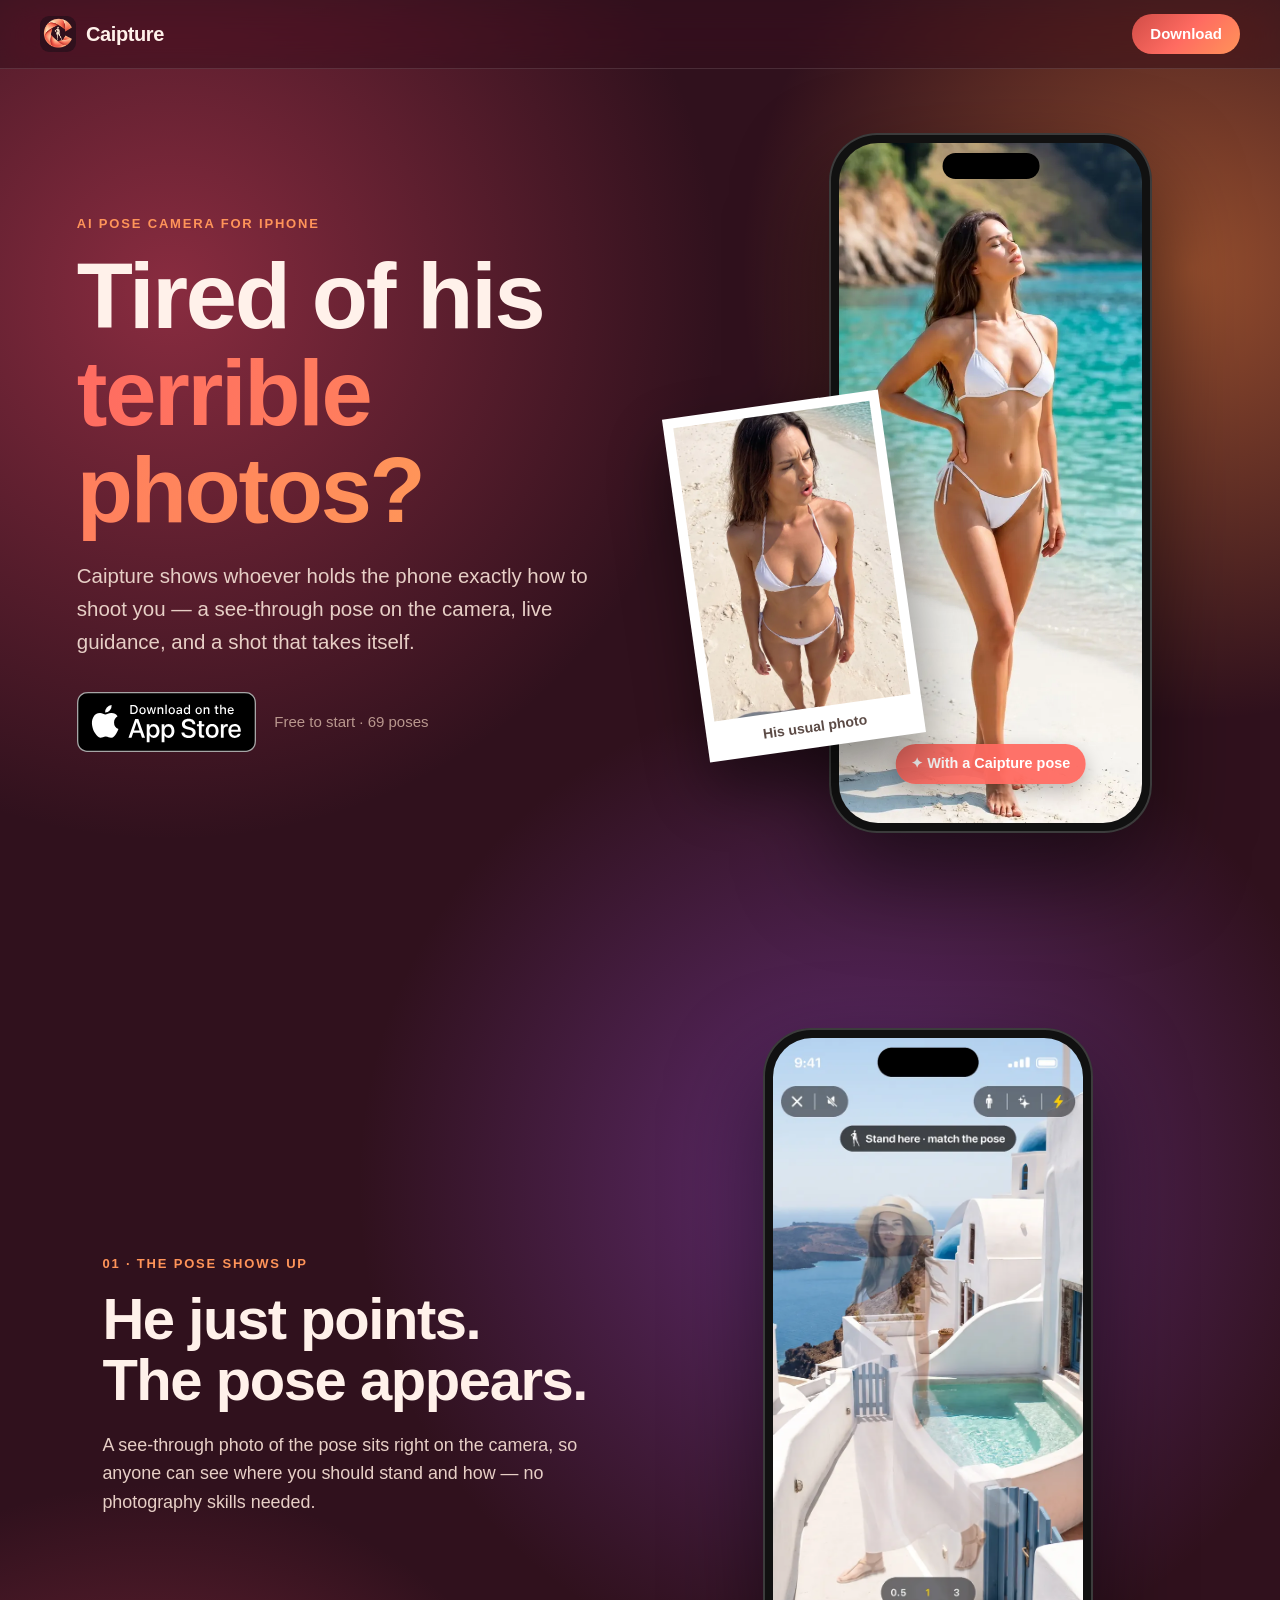
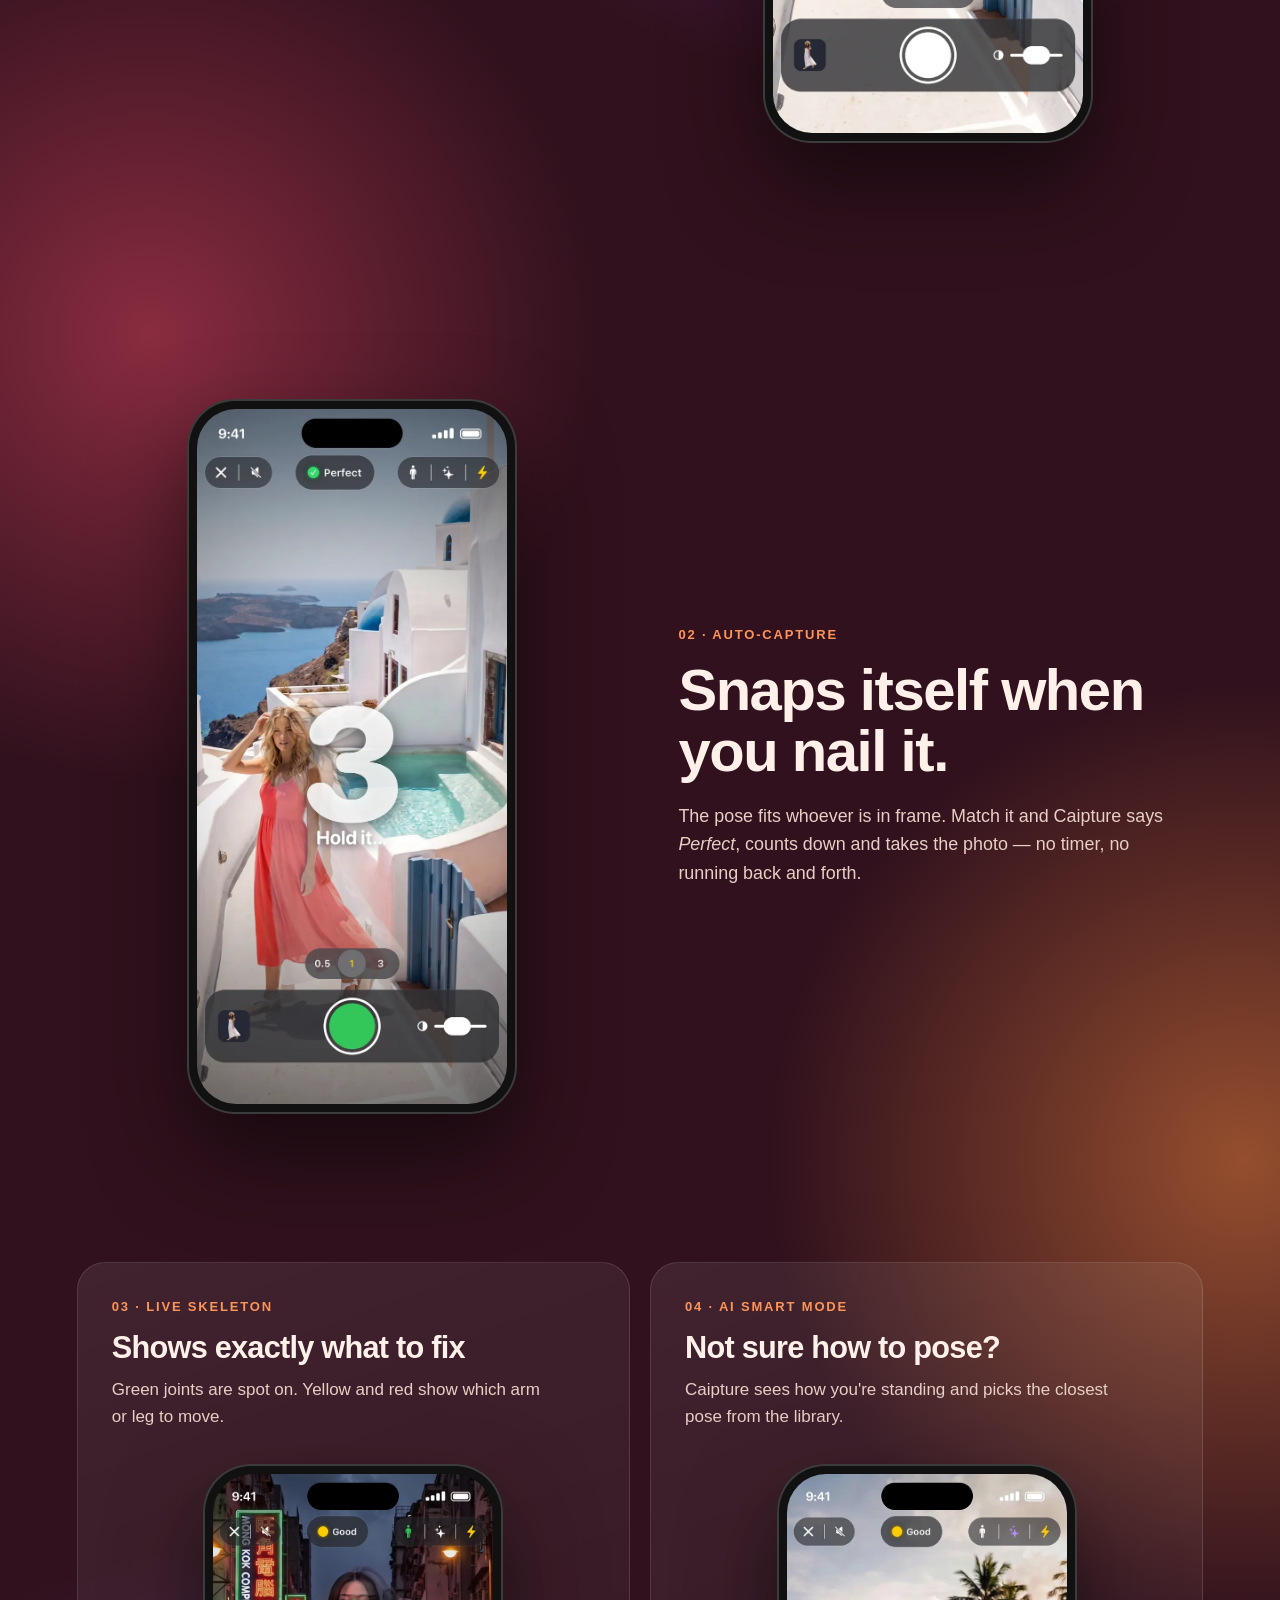
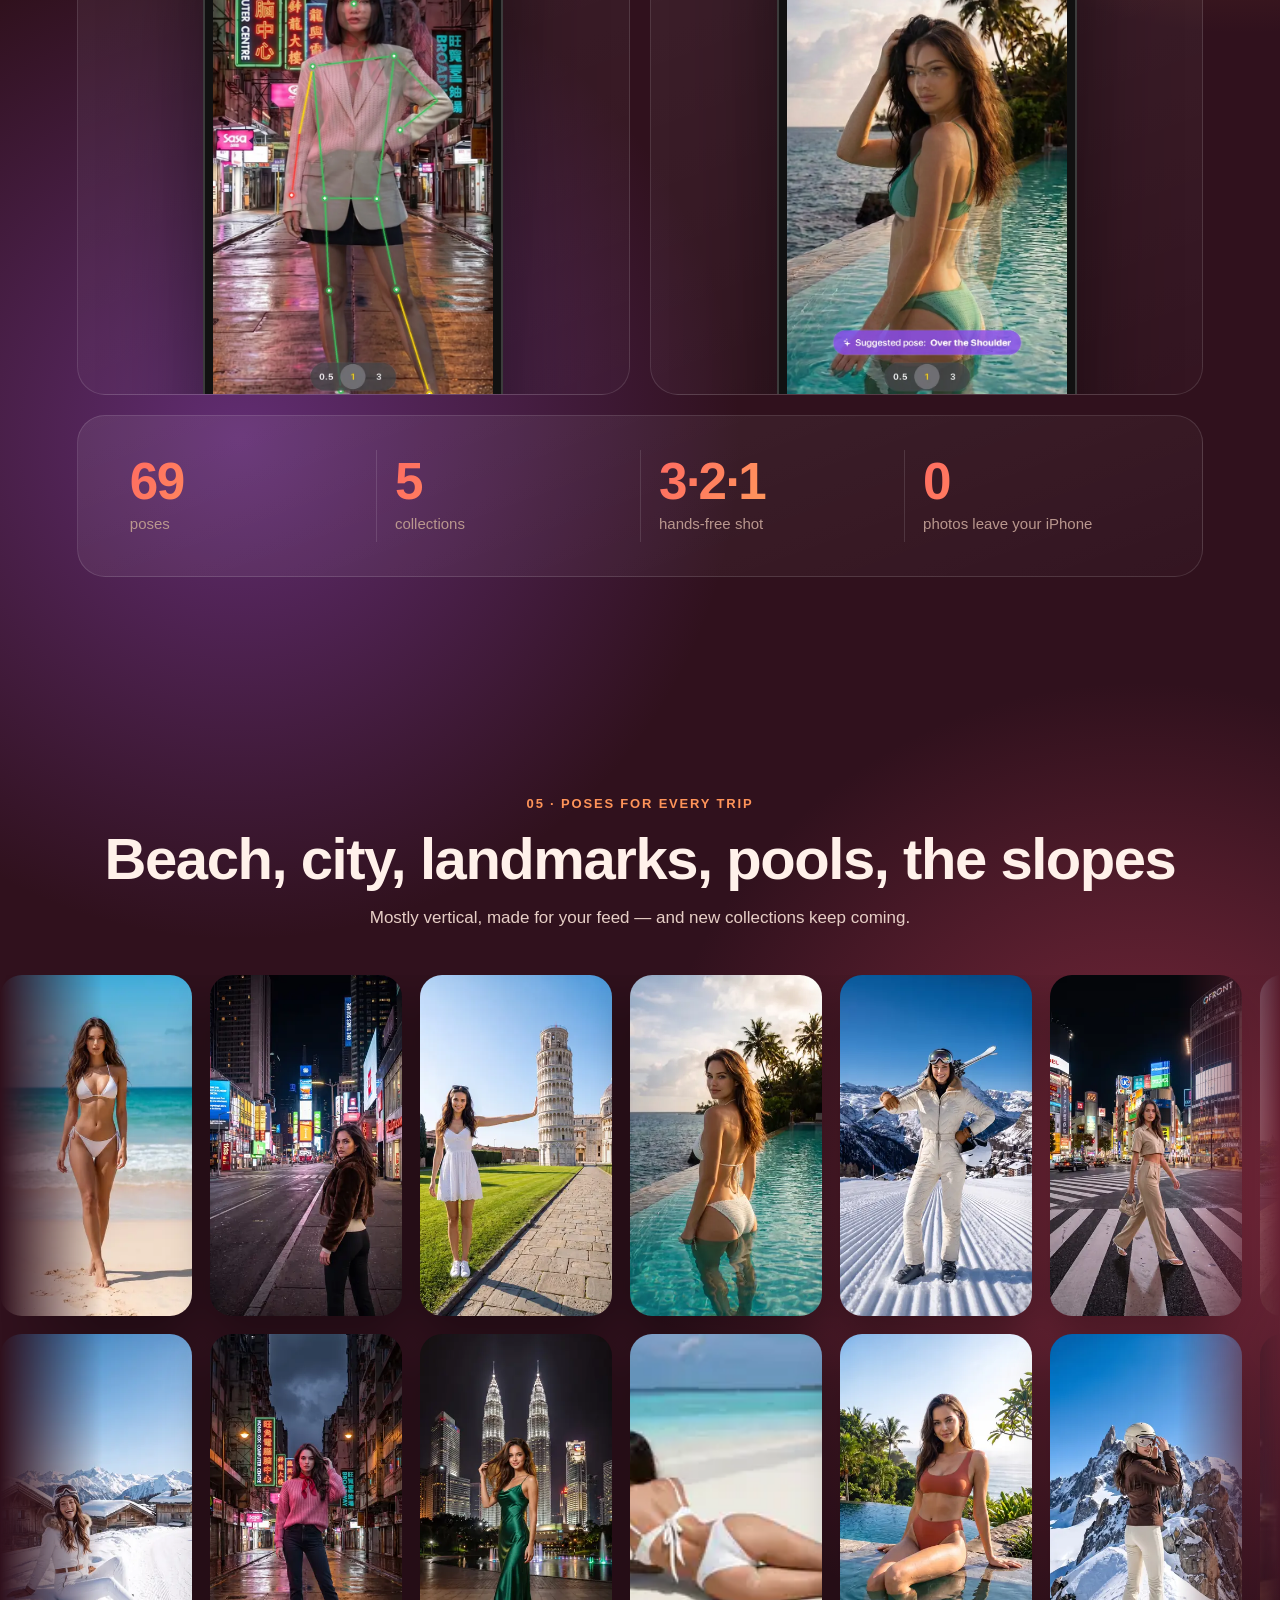
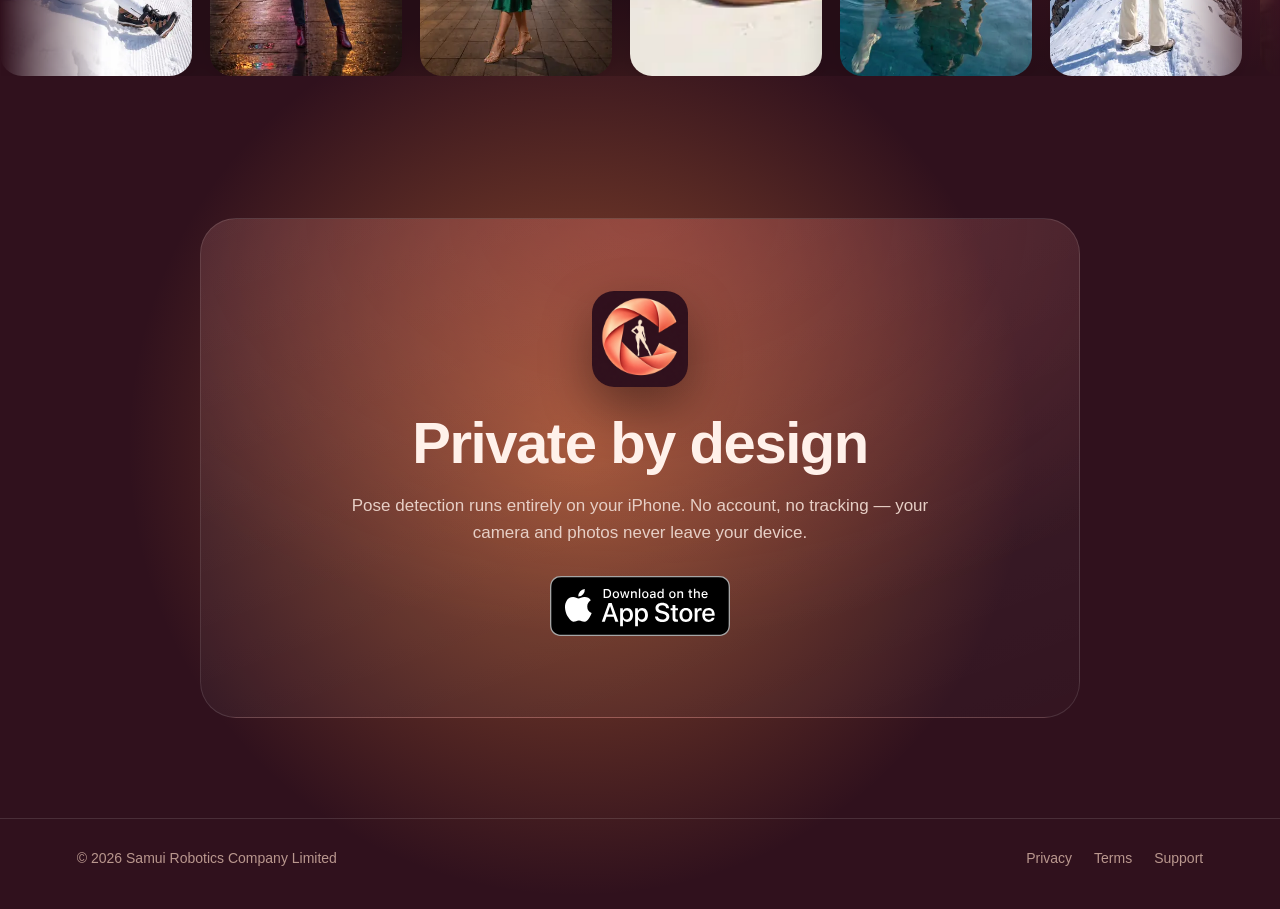
==== commit f354b444: "Official Apple 'Download on the App Store' badge" ====
--- a/index.html
+++ b/index.html
@@ -33,10 +33,7 @@
     <h1 class="l2">Tired of his <span class="grad">terrible photos?</span></h1>
     <p class="lead l3">Caipture shows whoever holds the phone exactly how to shoot you — a see-through pose on the camera, live guidance, and a shot that takes itself.</p>
     <div class="cta l4">
-      <a class="store" href="#download" data-store>
-        <span class="store__small">Download on the</span>
-        <span class="store__big">App Store</span>
-      </a>
+      <a class="badge" href="#download" data-store><img src="/assets/app-store-badge.svg" alt="Download on the App Store" width="180" height="60"></a>
       <span class="note">Free to start · 69 poses</span>
     </div>
   </div>
@@ -119,10 +116,7 @@
     <img class="closing__logo" src="/assets/logo.png" alt="" width="96" height="96">
     <h2>Private by design</h2>
     <p>Pose detection runs entirely on your iPhone. No account, no tracking — your camera and photos never leave your device.</p>
-    <a class="store" href="#download" data-store>
-      <span class="store__small">Download on the</span>
-      <span class="store__big">App Store</span>
-    </a>
+    <a class="badge" href="#download" data-store><img src="/assets/app-store-badge.svg" alt="Download on the App Store" width="180" height="60"></a>
   </div>
 </section>
 
--- a/home.css
+++ b/home.css
@@ -16,7 +16,7 @@
 img{display:block;max-width:100%}
 a{color:inherit}
 h1,h2,h3{font-family:-apple-system,BlinkMacSystemFont,"SF Pro Rounded","SF Pro Display",ui-rounded,sans-serif;letter-spacing:-.025em;line-height:1.05;margin:0}
-h1{font-size:clamp(44px,7.4vw,92px);font-weight:800}
+h1{font-size:clamp(40px,min(7.4vw,11svh),92px);font-weight:800}
 h2{font-size:clamp(34px,4.6vw,58px);font-weight:800}
 h3{font-size:clamp(24px,2.4vw,32px);font-weight:750}
 p{margin:0}
@@ -31,7 +31,11 @@
 .brand{display:flex;align-items:center;gap:10px;text-decoration:none;font-weight:800;font-size:20px;letter-spacing:-.02em}
 .brand img{width:36px;height:36px;border-radius:9px}
 
-/* App Store button (swap for Apple's official badge before launch) */
+/* Apple's official App Store badge (unaltered; min height 40 px) */
+.badge{display:inline-block;line-height:0;transition:transform .3s var(--ease),filter .3s var(--ease)}
+.badge img{height:60px;width:auto}
+.badge:hover{transform:translateY(-2px);filter:drop-shadow(0 10px 24px rgba(255,107,97,.3))}
+
 .store{display:inline-flex;flex-direction:column;justify-content:center;gap:0;min-width:178px;height:58px;padding:0 22px;border-radius:16px;
   background:#000;color:#fff;text-decoration:none;border:1px solid rgba(255,255,255,.35);transition:transform .3s var(--ease),box-shadow .3s var(--ease)}
 .store:hover{transform:translateY(-2px);box-shadow:0 12px 30px rgba(255,107,97,.25)}
@@ -41,7 +45,7 @@
   background:linear-gradient(135deg,#D14D47,var(--coral),var(--coral-2));border:0}
 
 /* Hero */
-.hero{position:relative;min-height:min(100svh,980px);display:grid;grid-template-columns:1.05fr 1fr;align-items:center;gap:clamp(24px,5vw,80px);
+.hero{position:relative;min-height:min(100svh,980px);padding-block:clamp(84px,14svh,120px) clamp(28px,6svh,72px)!important;display:grid;grid-template-columns:1.05fr 1fr;align-items:center;gap:clamp(24px,5vw,80px);
   padding:120px clamp(20px,6vw,96px) 72px}
 /* Page-wide glow blobs: soft radial gradients (no blur filter — cheap on long pages) */
 body{position:relative}
@@ -59,12 +63,12 @@
 @keyframes drift{to{transform:translate(8vw,6vh) scale(1.12)}}
 .blobs i:nth-child(even){animation-name:drift2}
 @keyframes drift2{to{transform:translate(-9vw,-5vh) scale(.92)}}
-.lead{font-size:clamp(18px,1.6vw,21px);color:var(--soft);max-width:34em;margin-top:22px}
-.cta{display:flex;align-items:center;gap:18px;flex-wrap:wrap;margin-top:34px}
+.lead{font-size:clamp(16px,min(1.6vw,2.6svh),21px);color:var(--soft);max-width:34em;margin-top:clamp(12px,2.6svh,22px)}
+.cta{display:flex;align-items:center;gap:18px;flex-wrap:wrap;margin-top:clamp(18px,4svh,34px)}
 .note{color:var(--mute);font-size:15px}
 
-.hero__art{position:relative;height:min(78vh,720px);display:flex;justify-content:center;align-items:center}
-.polaroid{position:absolute;left:0;bottom:12%;width:clamp(150px,17vw,230px);margin:0;padding:10px 10px 0;background:#fff;color:#5b4a45;
+.hero__art{position:relative;height:min(calc(100svh - 170px),700px);display:flex;justify-content:center;align-items:center}
+.polaroid{position:absolute;left:0;bottom:12%;width:clamp(130px,min(17vw,30svh),230px);margin:0;padding:10px 10px 0;background:#fff;color:#5b4a45;
   transform:rotate(-8deg);box-shadow:0 30px 60px rgba(0,0,0,.45);z-index:2}
 .polaroid img{aspect-ratio:2/3;object-fit:cover;width:100%;height:auto}
 .polaroid figcaption{font:600 14px/1 -apple-system,ui-rounded,sans-serif;text-align:center;padding:12px 0 14px}
@@ -75,8 +79,8 @@
 .phone::before{content:"";position:absolute;top:20px;left:50%;width:30%;height:26px;transform:translateX(-50%);background:#000;border-radius:20px;z-index:2}
 .phone img{width:100%;height:100%;object-fit:cover;border-radius:39px}
 .marquee__row img{height:auto}
-.hero .phone{width:min(70%,340px);margin-left:18%}
-.chip{position:absolute;left:50%;bottom:30px;transform:translateX(-50%);white-space:nowrap;padding:10px 18px;border-radius:999px;font-weight:650;font-size:15px;color:#fff}
+.hero .phone{height:min(calc(100svh - 170px),700px);width:auto;max-width:72%;margin-left:18%}   /* sized by viewport height so it always fits */
+.chip{position:absolute;left:50%;bottom:7%;transform:translateX(-50%);white-space:nowrap;padding:.6em 1.1em;border-radius:999px;font-weight:650;font-size:clamp(11px,1.6svh,15px);color:#fff}
 .chip--coral{background:rgba(255,107,97,.94);box-shadow:0 8px 20px rgba(0,0,0,.25)}
 .float{animation:float 7s ease-in-out infinite}
 @keyframes float{50%{transform:translateY(-14px)}}
@@ -143,7 +147,7 @@
   .hero__copy{display:flex;flex-direction:column;align-items:center}
   .cta{justify-content:center}
   .hero__art{height:auto;min-height:520px}
-  .hero .phone{width:min(64%,290px);margin-left:22%}
+  .hero .phone{height:auto;width:min(64%,290px);margin-left:22%}
   .polaroid{left:2%;bottom:6%}
   .feature,.feature--flip{grid-template-columns:1fr;text-align:center}
   .feature--flip .feature__text{order:0}
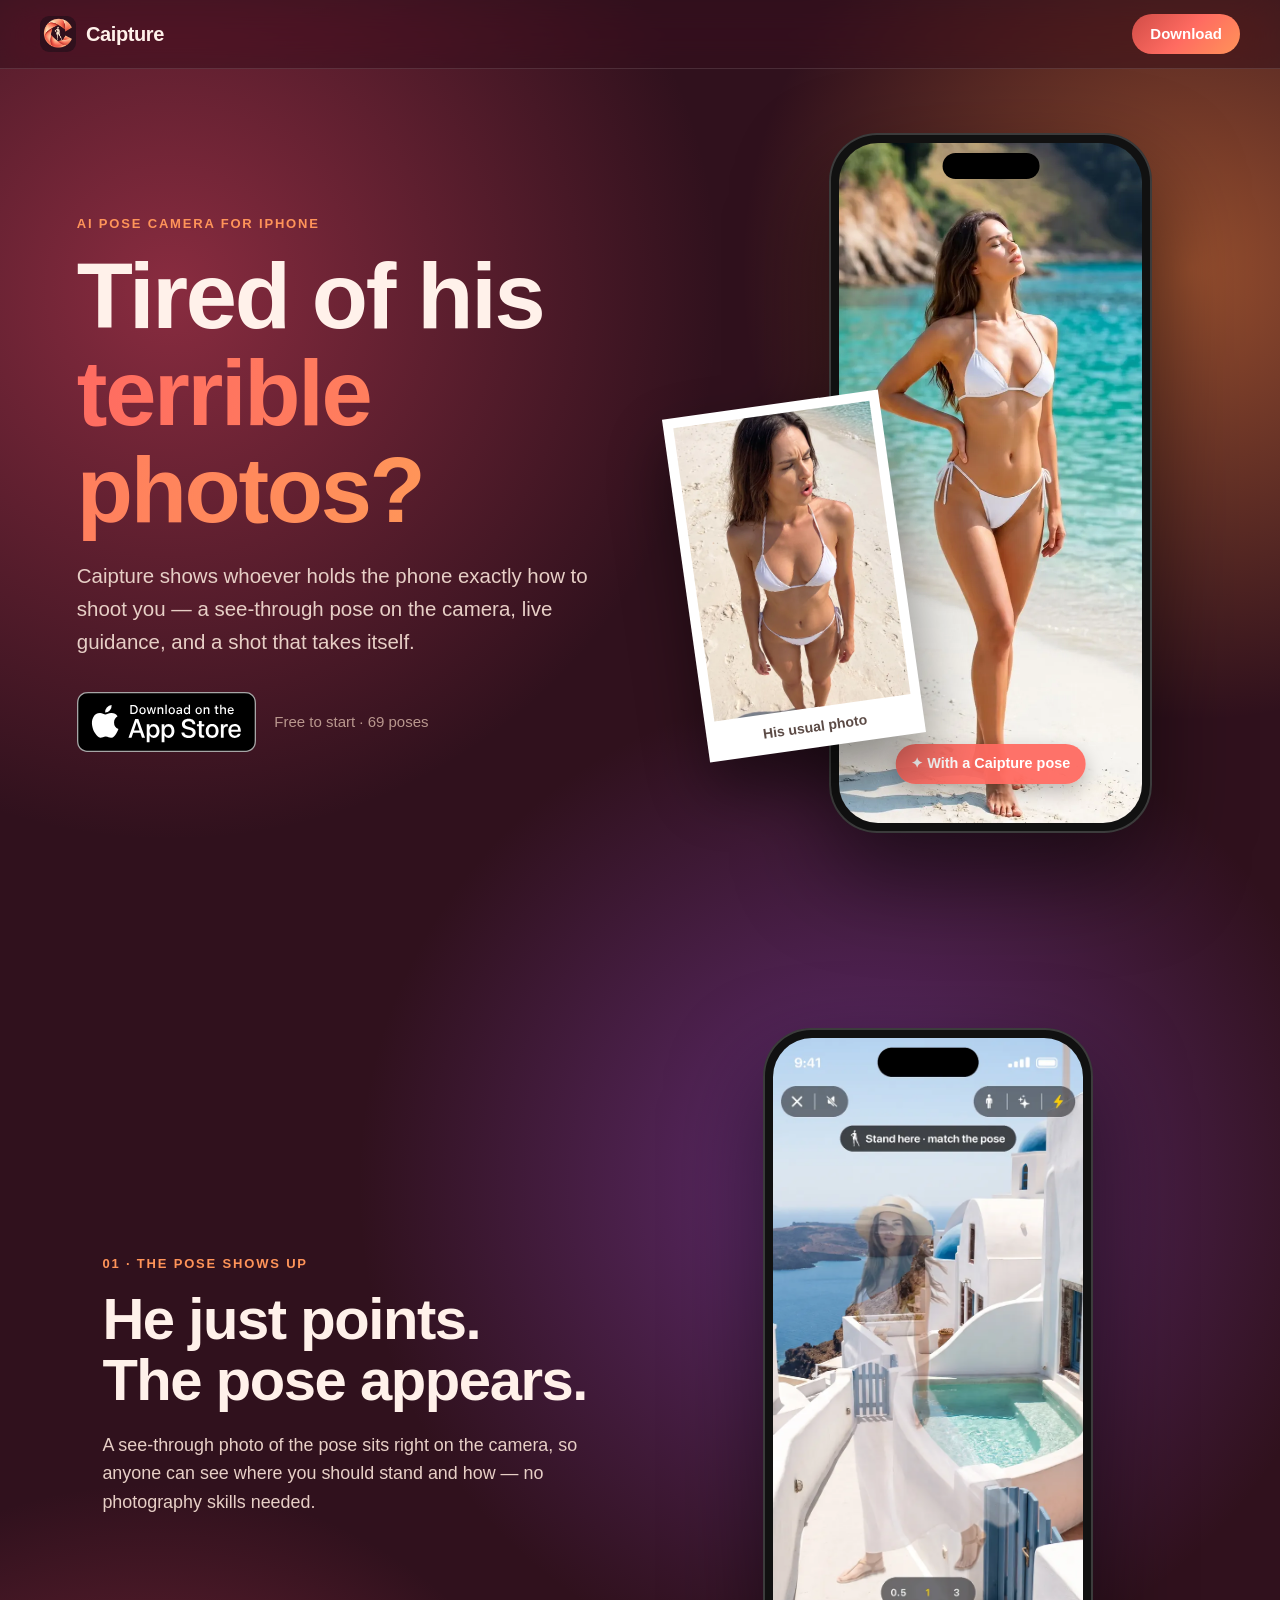
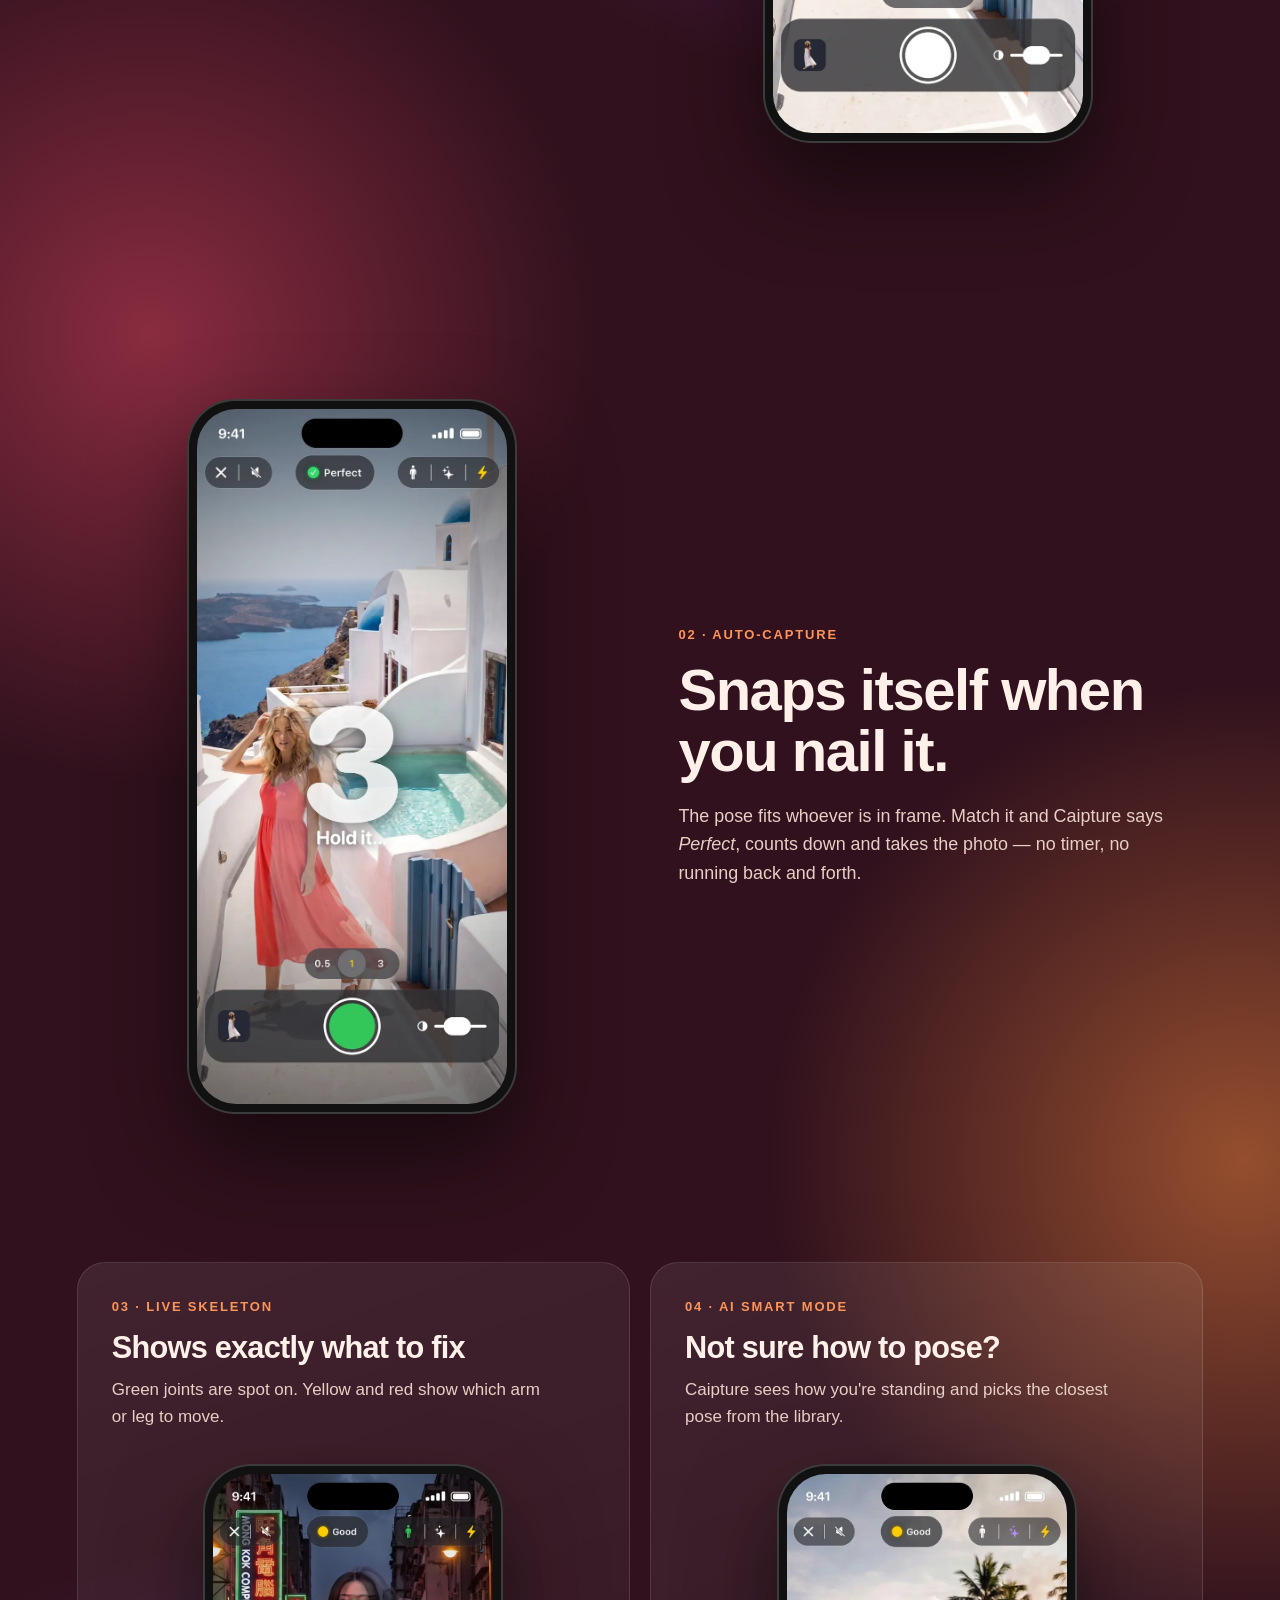
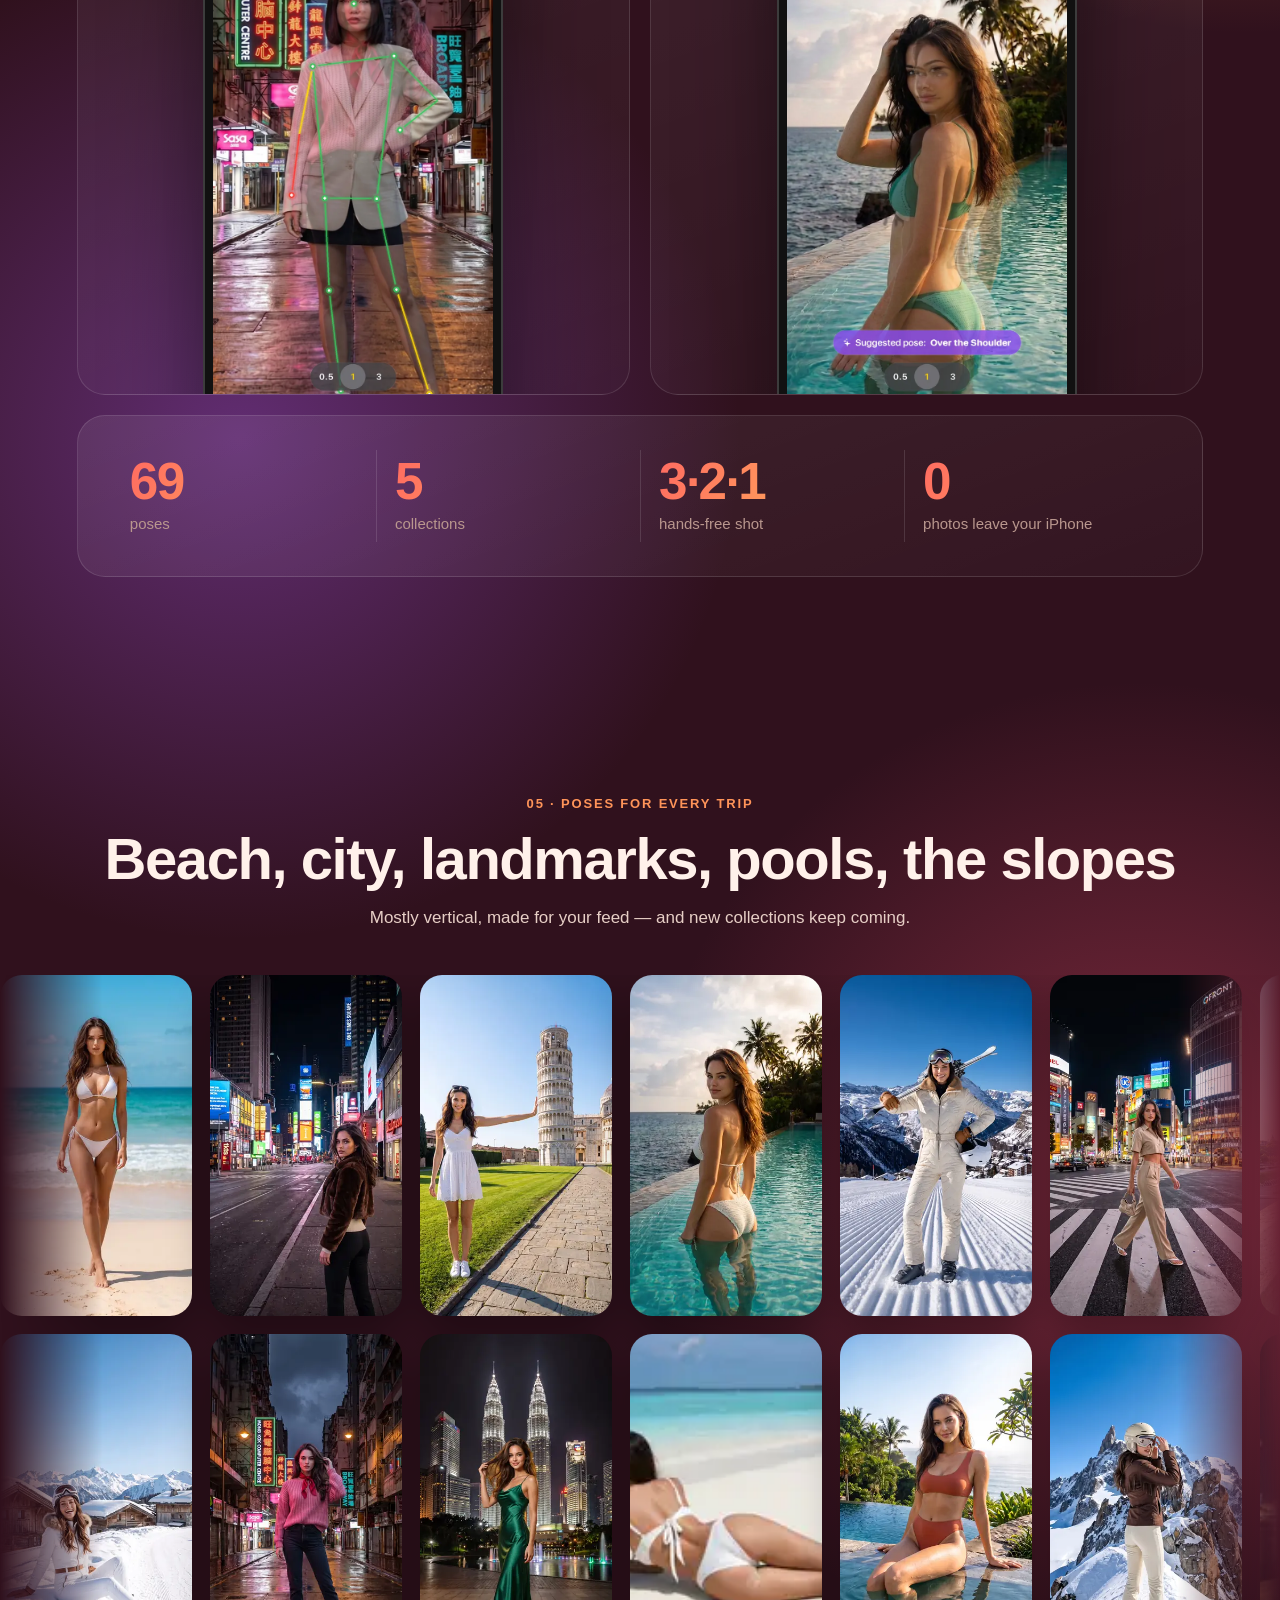
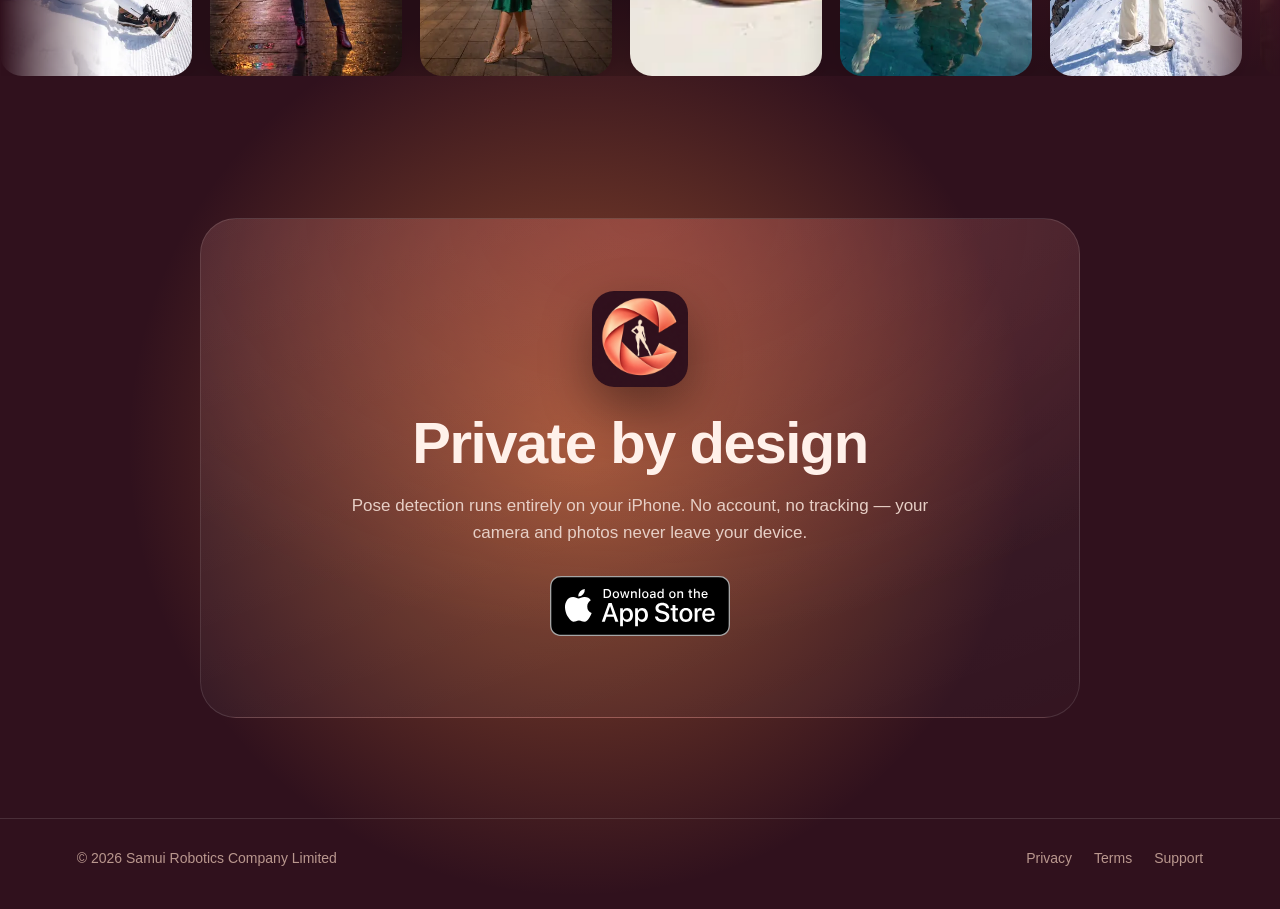
==== commit 5ce18ba4: "Mobile: no sideways page scroll (clip overflow on html/body, contain the marquee); load marquee imag" ====
--- a/index.html
+++ b/index.html
@@ -102,10 +102,10 @@
   </div>
   <div class="marquee" aria-hidden="true">
     <div class="marquee__row">
-      <img src="/assets/poses/beach_stand_1.webp" alt="" loading="lazy"><img src="/assets/poses/city_stand_1.webp" alt="" loading="lazy"><img src="/assets/poses/landmarks_stand_1.webp" alt="" loading="lazy"><img src="/assets/poses/pool_stand_2.webp" alt="" loading="lazy"><img src="/assets/poses/ski_stand_1.webp" alt="" loading="lazy"><img src="/assets/poses/city_walk_1.webp" alt="" loading="lazy"><img src="/assets/poses/landmarks_sit_1.webp" alt="" loading="lazy"><img src="/assets/poses/beach_sit_1.webp" alt="" loading="lazy"><img src="/assets/poses/pool_walk_1.webp" alt="" loading="lazy">
+      <img src="/assets/poses/beach_stand_1.webp" alt=""><img src="/assets/poses/city_stand_1.webp" alt=""><img src="/assets/poses/landmarks_stand_1.webp" alt=""><img src="/assets/poses/pool_stand_2.webp" alt=""><img src="/assets/poses/ski_stand_1.webp" alt=""><img src="/assets/poses/city_walk_1.webp" alt=""><img src="/assets/poses/landmarks_sit_1.webp" alt=""><img src="/assets/poses/beach_sit_1.webp" alt=""><img src="/assets/poses/pool_walk_1.webp" alt="">
     </div>
     <div class="marquee__row marquee__row--rev">
-      <img src="/assets/poses/ski_sit_1.webp" alt="" loading="lazy"><img src="/assets/poses/city_stand_4.webp" alt="" loading="lazy"><img src="/assets/poses/landmarks_stand_3.webp" alt="" loading="lazy"><img src="/assets/poses/beach_lie_2.webp" alt="" loading="lazy"><img src="/assets/poses/pool_sit_1.webp" alt="" loading="lazy"><img src="/assets/poses/ski_stand_3.webp" alt="" loading="lazy"><img src="/assets/poses/city_sit_2.webp" alt="" loading="lazy"><img src="/assets/poses/landmarks_walk_1.webp" alt="" loading="lazy"><img src="/assets/poses/pool_stand_1.webp" alt="" loading="lazy">
+      <img src="/assets/poses/ski_sit_1.webp" alt=""><img src="/assets/poses/city_stand_4.webp" alt=""><img src="/assets/poses/landmarks_stand_3.webp" alt=""><img src="/assets/poses/beach_lie_2.webp" alt=""><img src="/assets/poses/pool_sit_1.webp" alt=""><img src="/assets/poses/ski_stand_3.webp" alt=""><img src="/assets/poses/city_sit_2.webp" alt=""><img src="/assets/poses/landmarks_walk_1.webp" alt=""><img src="/assets/poses/pool_stand_1.webp" alt="">
     </div>
   </div>
 </section>
--- a/home.css
+++ b/home.css
@@ -7,9 +7,9 @@
   color-scheme:dark;
 }
 *{box-sizing:border-box}
-html{scroll-behavior:smooth}
+html{scroll-behavior:smooth;overflow-x:clip}   /* iOS Safari ignores overflow-x on body alone */
 body{
-  margin:0; background:var(--plum); color:var(--ink); overflow-x:hidden;
+  margin:0; background:var(--plum); color:var(--ink); overflow-x:clip;
   font:17px/1.6 -apple-system,BlinkMacSystemFont,"SF Pro Text","Inter","Segoe UI",Roboto,sans-serif;
   -webkit-font-smoothing:antialiased;
 }
@@ -105,10 +105,10 @@
 .stat span{color:var(--mute);font-size:15px}
 
 /* Poses marquee */
-.poses{padding:clamp(60px,8vw,110px) 0}
+.poses{padding:clamp(60px,8vw,110px) 0;overflow:hidden}   /* the rows are wider than the screen */
 .poses__head{text-align:center;padding:0 20px 44px}
 .poses__head p:not(.eyebrow){color:var(--soft);margin-top:14px}
-.marquee{display:grid;gap:18px;mask-image:linear-gradient(90deg,transparent,#000 8%,#000 92%,transparent);-webkit-mask-image:linear-gradient(90deg,transparent,#000 8%,#000 92%,transparent)}
+.marquee{display:grid;gap:18px;overflow:hidden;mask-image:linear-gradient(90deg,transparent,#000 8%,#000 92%,transparent);-webkit-mask-image:linear-gradient(90deg,transparent,#000 8%,#000 92%,transparent)}
 .marquee__row{display:flex;gap:18px;width:max-content;animation:marquee 60s linear infinite}
 .marquee__row--rev{animation-direction:reverse;animation-duration:70s}
 .marquee__row img{width:clamp(150px,15vw,210px);aspect-ratio:9/16;object-fit:cover;border-radius:22px;box-shadow:0 18px 40px rgba(0,0,0,.35)}
